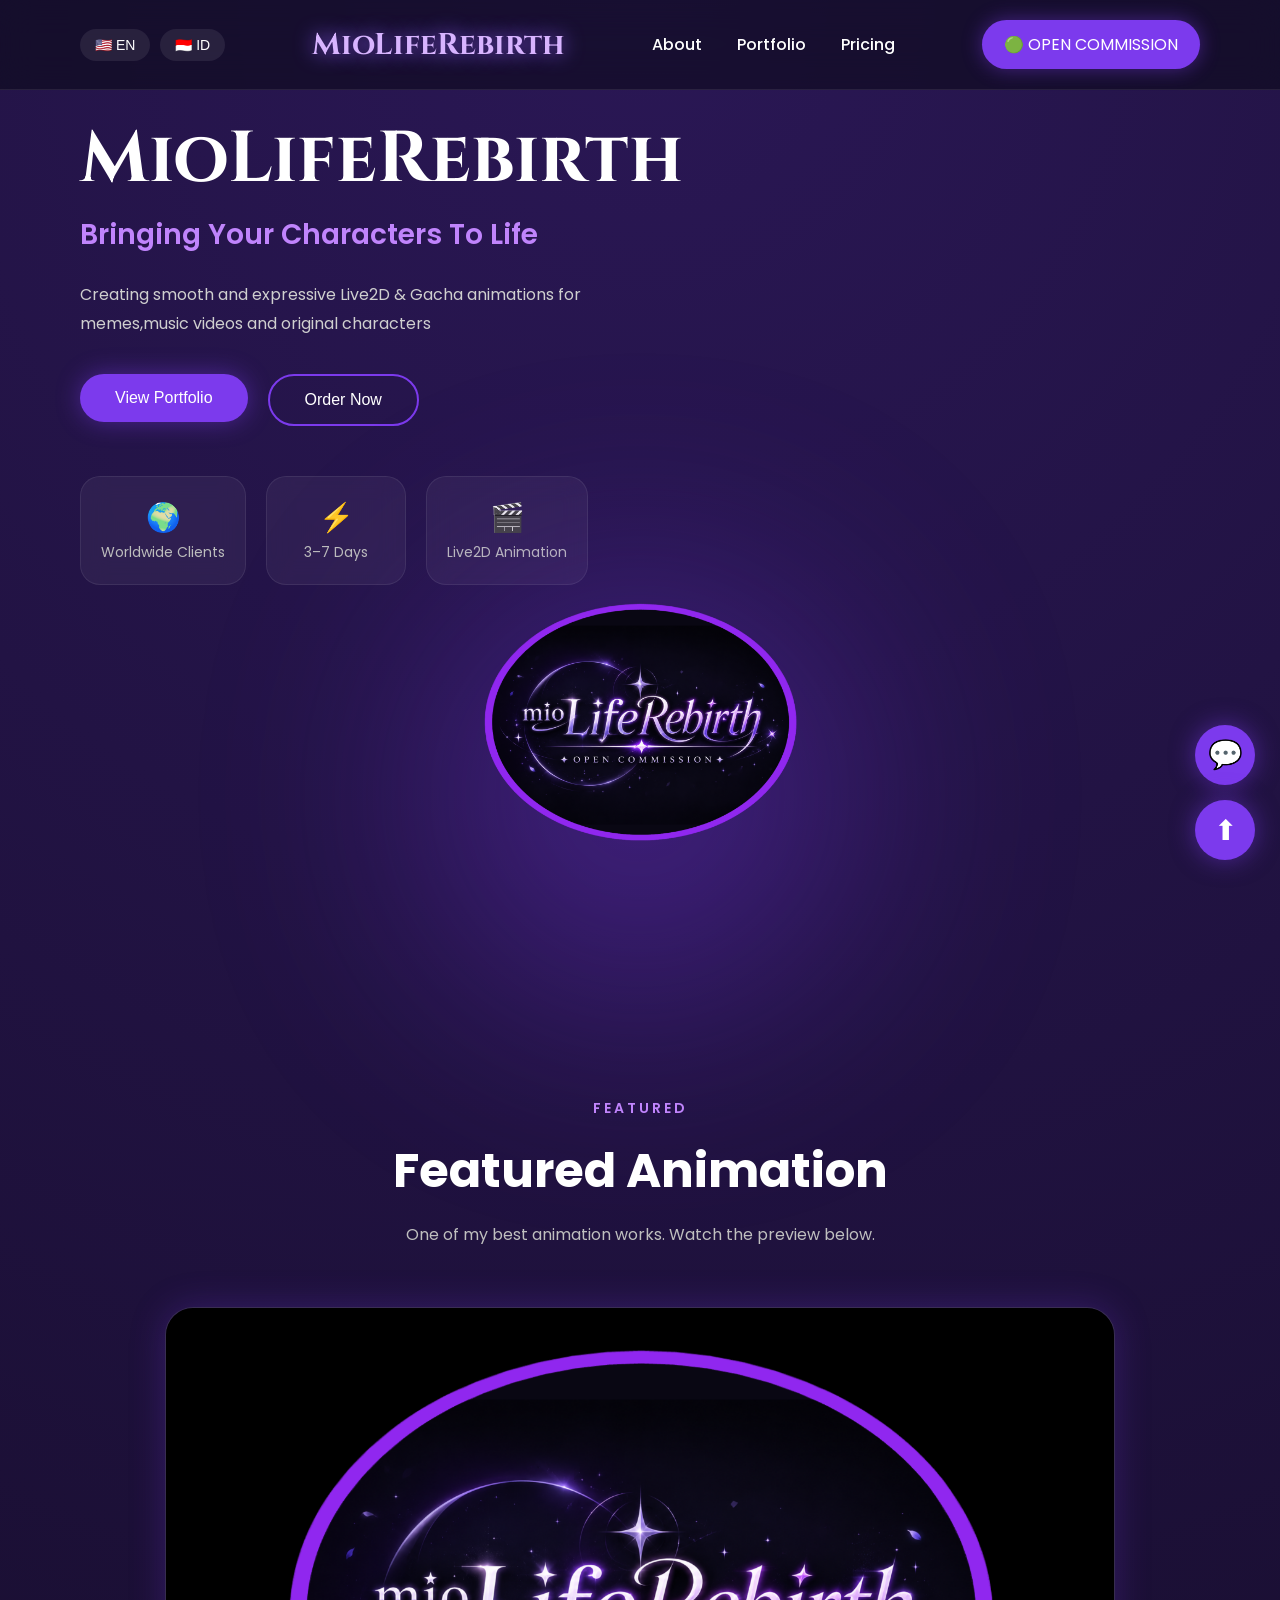
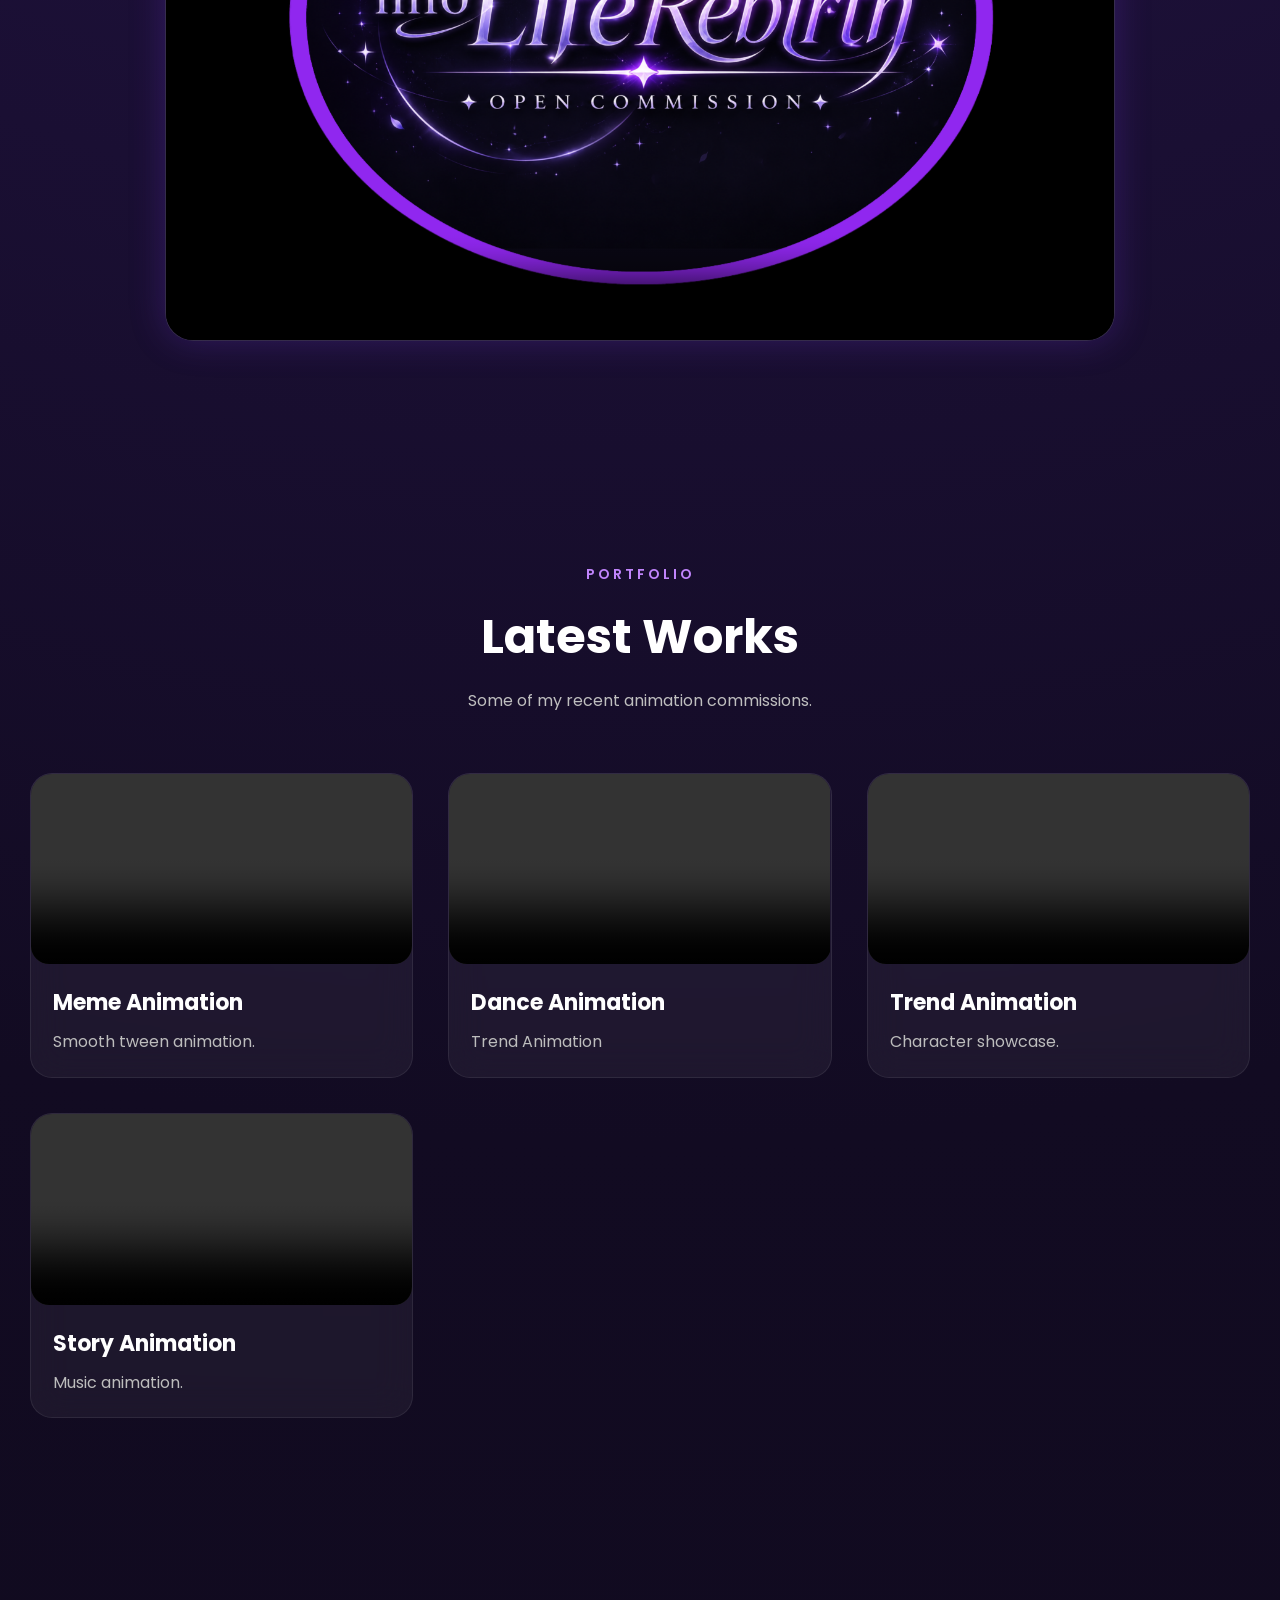
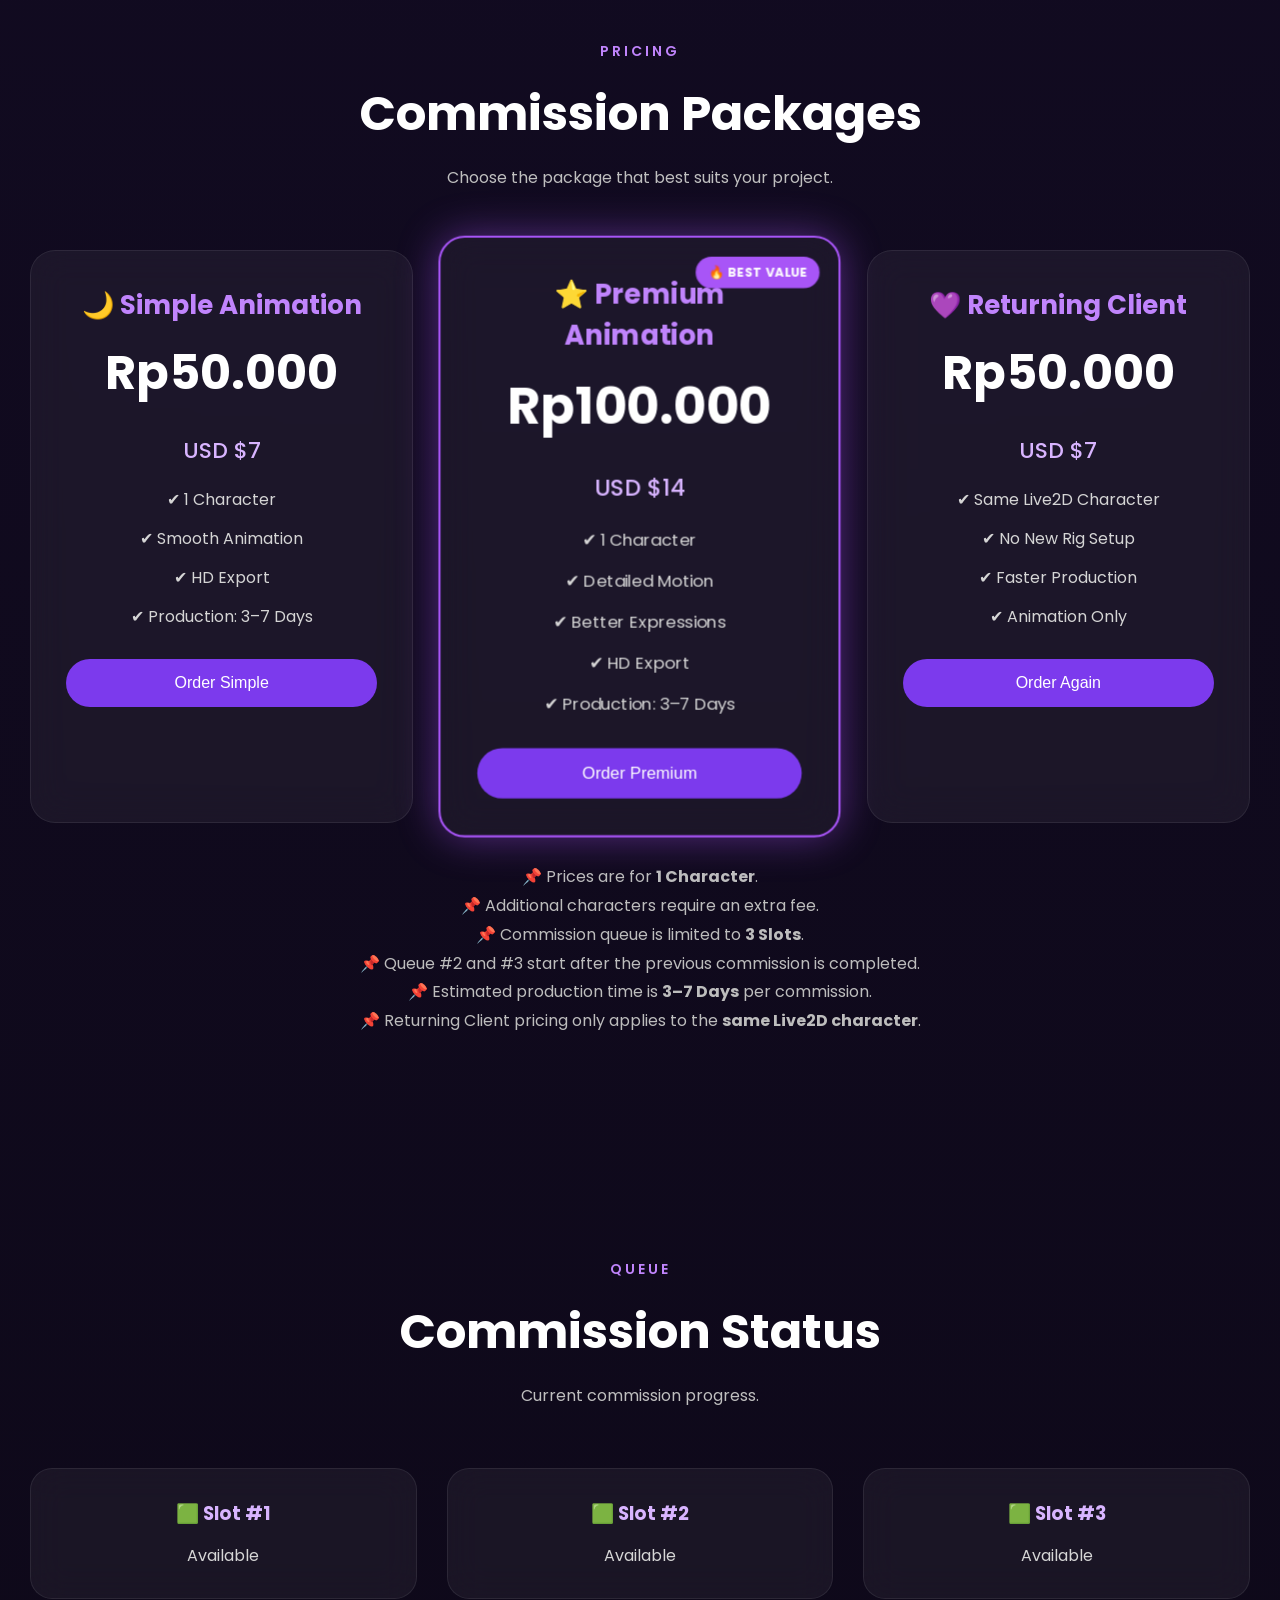
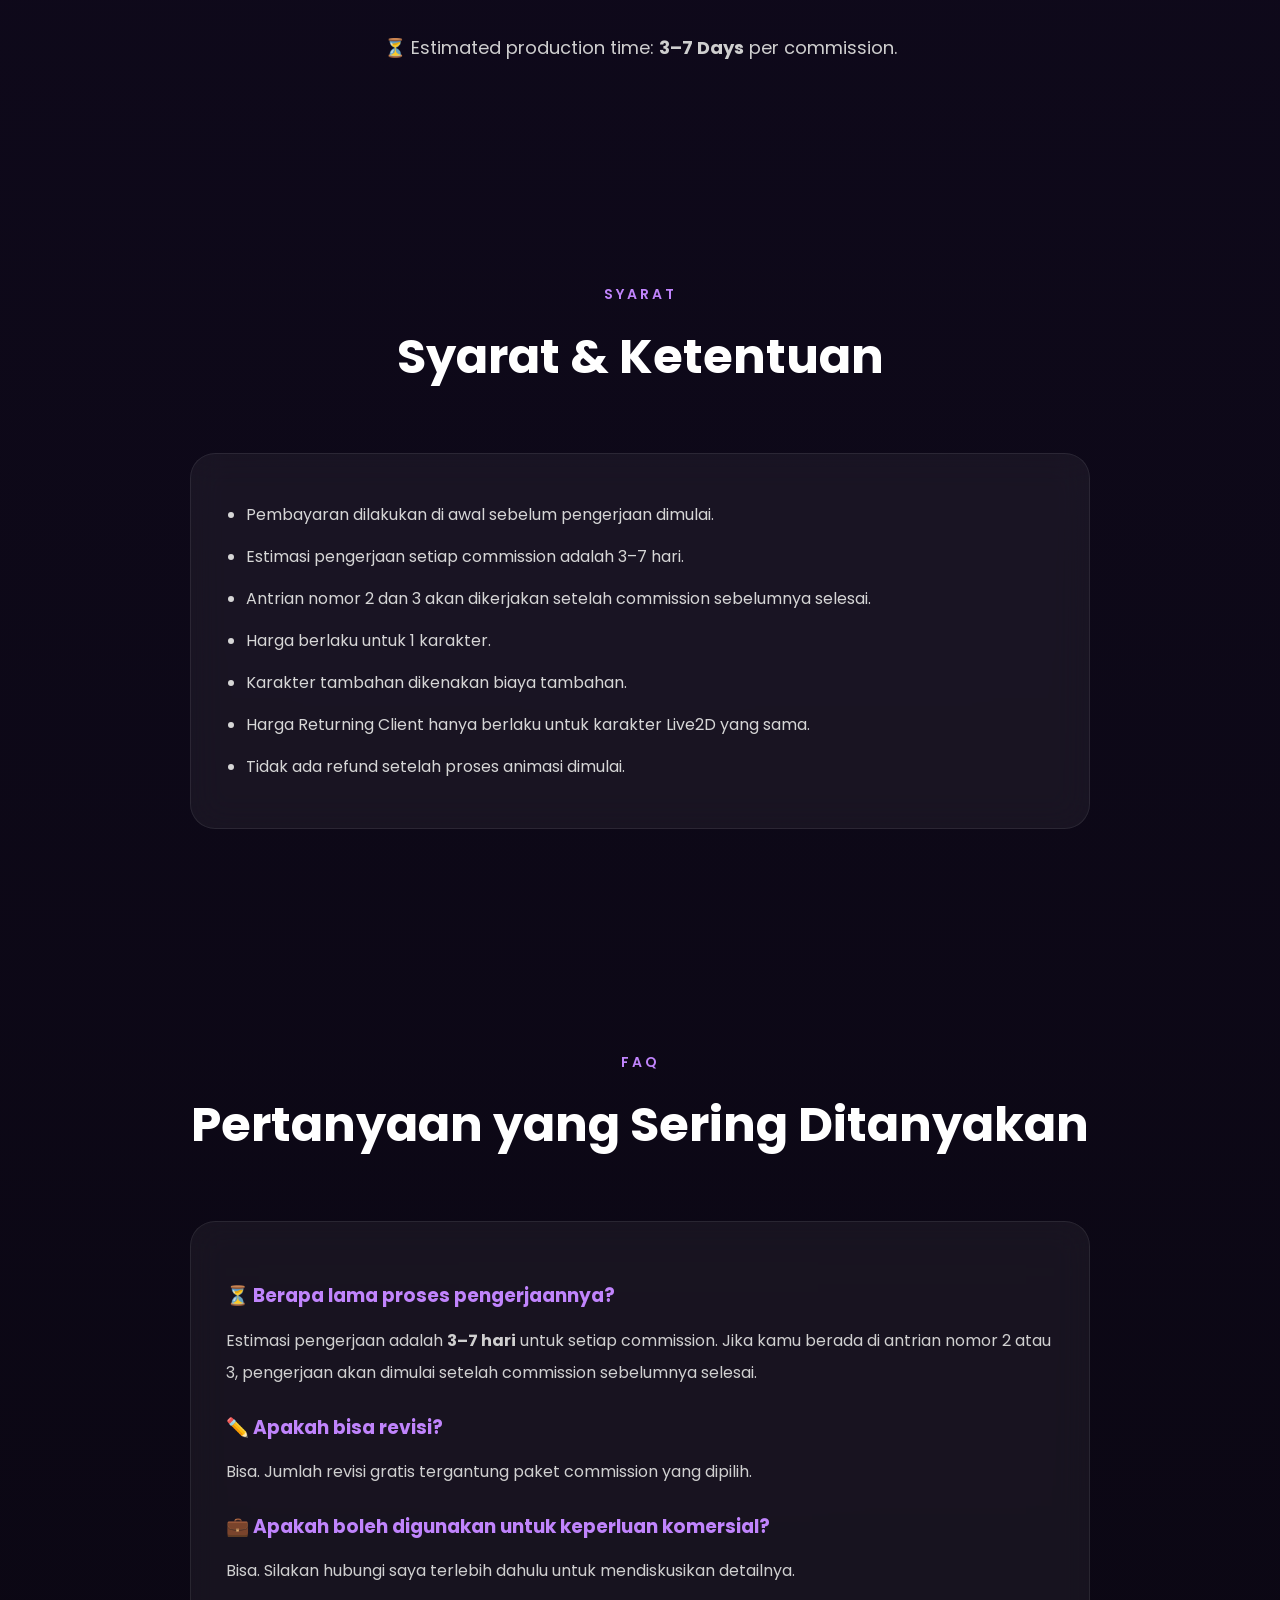
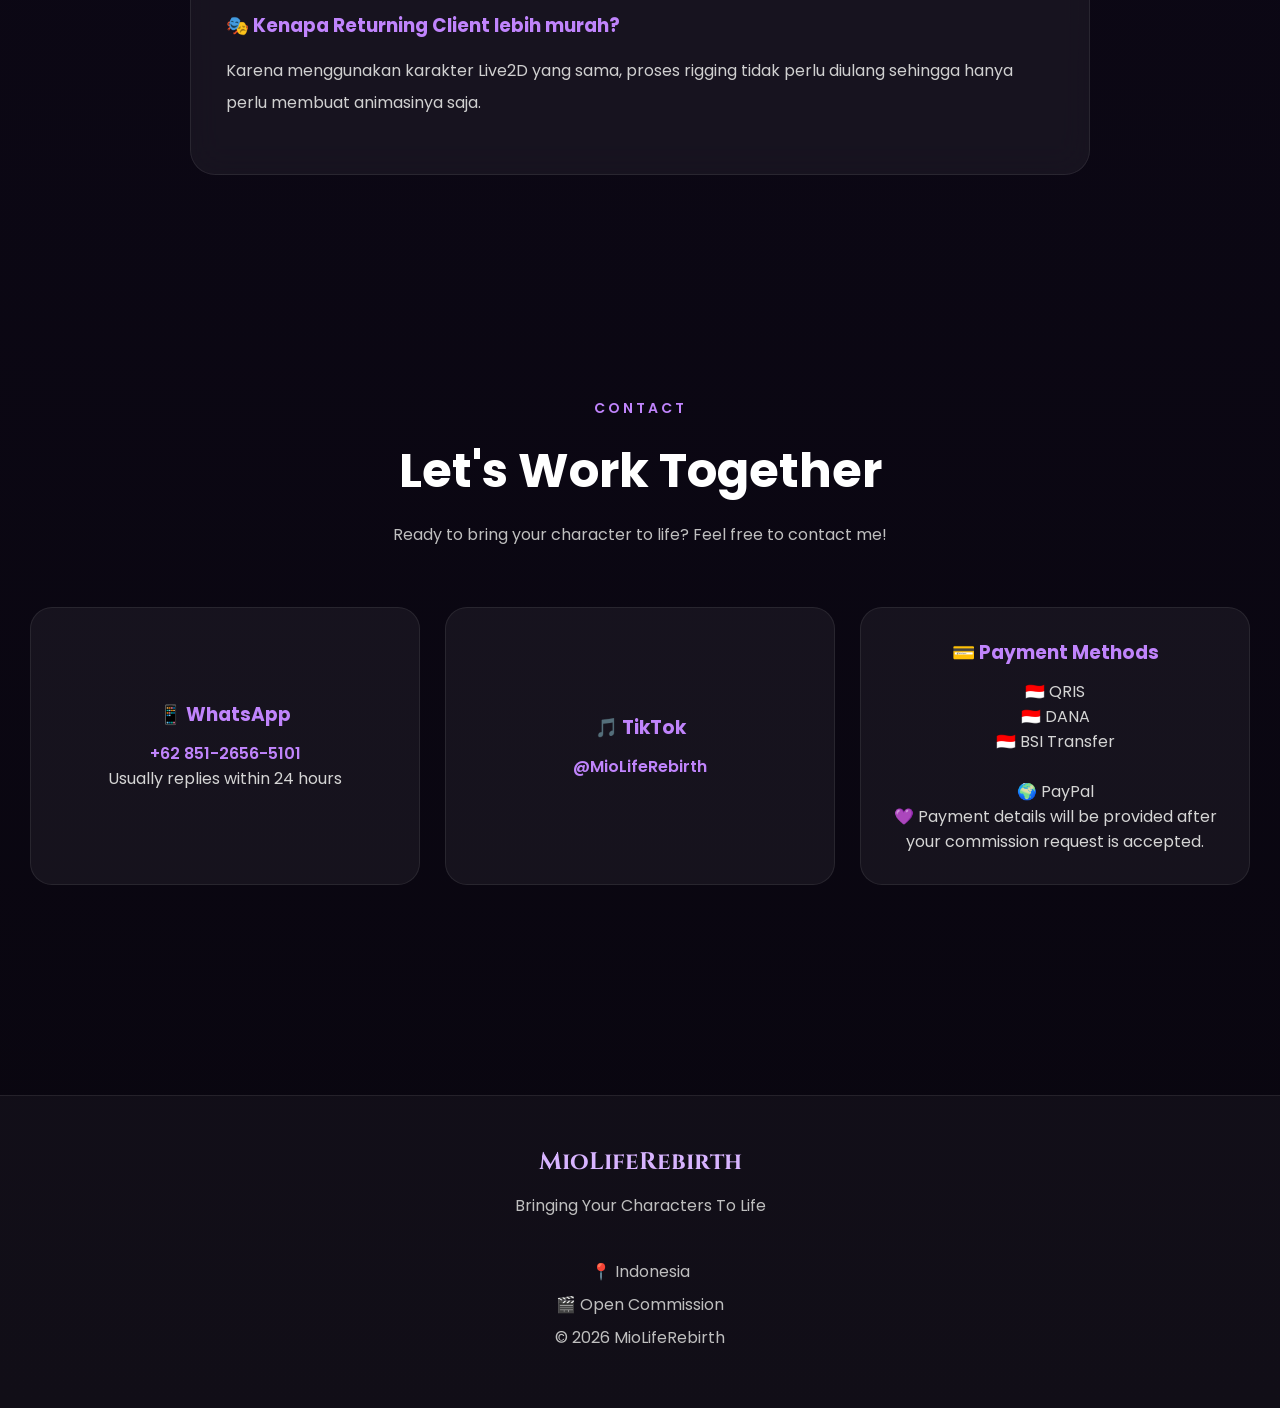
==== index.html @ a273c37f "Initial commit" ====
<!DOCTYPE html>
<html lang="en">

<head>

    <link rel="icon" type="image/png" href="assets/logo.png">

<meta charset="UTF-8">
<meta name="viewport" content="width=device-width, initial-scale=1.0">

<title>MioLifeRebirth | Animation Commission</title>

<meta name="description"
content="Professional Gacha Meme Animation Commission by MioLifeRebirth. High-quality Live2D animations for TikTok, YouTube Shorts, and social media.">

<meta
name="description"
content="Professional Gacha Meme Animation Commission by MioLifeRebirth. High-quality Live2D animations for TikTok, YouTube Shorts, and social media.">

<meta name="keywords"
content="Gacha, Animation, Commission, Live2D, Tweening">

<meta name="author"
content="MioLifeRebirth">

<link rel="preconnect"
href="https://fonts.googleapis.com">

<link rel="preconnect"
href="https://fonts.gstatic.com"
crossorigin>

<link href="https://fonts.googleapis.com/css2?family=Cinzel:wght@600;700&family=Poppins:wght@300;400;500;600;700&display=swap"
rel="stylesheet">

<link rel="stylesheet"
href="style.css">

</head>

<body>

<!-- ================= NAVBAR ================= -->

<nav>

<div class="language-switch">

    <button id="btn-en">🇺🇸 EN</button>

    <button id="btn-id">🇮🇩 ID</button>

</div>

<div class="logo">

MioLifeRebirth

</div>

<ul>

<li><a href="#about">About</a></li>

<li><a href="#portfolio">Portfolio</a></li>

<li><a href="#pricing">Pricing</a></li>

</ul>

<a href="#contact" class="commission-btn" id="commissionStatus">

    Loading...

</a>

</nav>

<!-- ================= HERO ================= -->

<header>

<div class="hero">

<div class="hero-left">

<h1>

MioLifeRebirth

</h1>

<h2>

Bringing Your Characters To Life

</h2>

<p>

Creating smooth and expressive
Live2D & Gacha animations
for memes,music videos and original characters

</p>

<div class="hero-buttons">

<a href="#portfolio">

<button class="primary-btn">

View Portfolio

</button>

</a>

<a href="#contact">

<button class="secondary-btn">

Order Now

</button>

</a>

</div>

<div class="hero-status">

    <div class="status-card">
        <h3>🌍</h3>
        <span>Worldwide Clients</span>
    </div>

    <div class="status-card">
        <h3>⚡</h3>
        <span>3–7 Days</span>
    </div>

    <div class="status-card">
        <h3>🎬</h3>
        <span>Live2D Animation</span>
    </div>

</div>

<div class="hero-right">

<div class="hero-glow"></div>

<img
src="assets/profile.png"
alt="Profile">

</div>

</div>

</header>

<!-- ================= FEATURED SECTION ================= -->
 <section id="featured">

    <div class="section-title">

        <span>FEATURED</span>

        <h2>Featured Animation</h2>

        <p>
            One of my best animation works.
            Watch the preview below.
        </p>

    </div>

    <div class="featured-card">

        <video
            controls
            poster="assets/profile.png">

            <source
                src="assets/Video1.mp4"
                type="video/mp4">

        </video>

    </div>

</section>

<!-- ================= PORTFOLIO ================= -->

<section id="portfolio">

    <div class="section-title">

        <span>PORTFOLIO</span>

        <h2>Latest Works</h2>

        <p>
            Some of my recent animation commissions.
        </p>

    </div>

    <div class="portfolio-grid">

        <div class="portfolio-card">

            <video controls>

                <source
                    src="assets/Video1.mp4"
                    type="video/mp4">

            </video>

            <div class="portfolio-info">

                <h3>

                    Meme Animation

                </h3>

                <p>

                    Smooth tween animation.

                </p>

            </div>

        </div>

        <div class="portfolio-card">

            <video controls>

                <source
                    src="assets/Video2.mp4"
                    type="video/mp4">

            </video>

            <div class="portfolio-info">

                <h3>

                    Dance Animation

                </h3>

                <p>

                    Trend Animation

                </p>

            </div>

        </div>

        <div class="portfolio-card">

            <video controls>

                <source
                    src="assets/Video3.mp4"
                    type="video/mp4">

            </video>

            <div class="portfolio-info">

                <h3>

                    Trend Animation

                </h3>

                <p>

                    Character showcase.

                </p>

            </div>

        </div>

        <div class="portfolio-card">

            <video controls>

                <source
                    src="assets/Video4.mp4"
                    type="video/mp4">

            </video>

            <div class="portfolio-info">

                <h3>

                    Story Animation

                </h3>

                <p>

                    Music animation.

                </p>

            </div>

        </div>

    </div>

</section>

<!-- ================= PRICING ================= -->
 <section id="pricing">

    <div class="section-title">

        <span>PRICING</span>

        <h2>Commission Packages</h2>

        <p>
            Choose the package that best suits your project.
        </p>

    </div>

    <div class="pricing-grid">

    <!-- SIMPLE -->

    <div class="price-card">

        <h3>🌙 Simple Animation</h3>

        <h1>Rp50.000</h1>

        <h2>USD $7</h2>

        <ul>
            <li>✔ 1 Character</li>
            <li>✔ Smooth Animation</li>
            <li>✔ HD Export</li>
            <li>✔ Production: 3–7 Days</li>
        </ul>

<a href="https://wa.me/6285126565101?text=Hi%20Mio!%20I'm%20interested%20in%20the%20Simple%20Meme%20Animation%20package." target="_blank">

    <button>Order Simple</button>

</a>
    </div>

    <!-- PREMIUM -->

    <div class="price-card popular">

        <span class="popular-tag">
            🔥 BEST VALUE
        </span>

        <h3>⭐ Premium Animation</h3>

        <h1>Rp100.000</h1>

        <h2>USD $14</h2>

        <ul>
            <li>✔ 1 Character</li>
            <li>✔ Detailed Motion</li>
            <li>✔ Better Expressions</li>
            <li>✔ HD Export</li>
            <li>✔ Production: 3–7 Days</li>
        </ul>

       <a href="https://wa.me/6285126565101?text=Hi%20Mio!%20I'm%20interested%20in%20your%20⭐%20Premium%20Meme%20Animation%20package." target="_blank">

    <button>Order Premium</button>

</a>

    </div>

    <!-- RETURNING CLIENT -->

    <div class="price-card">

        <h3>💜 Returning Client</h3>

        <h1>Rp50.000</h1>

        <h2>USD $7</h2>

        <ul>
            <li>✔ Same Live2D Character</li>
            <li>✔ No New Rig Setup</li>
            <li>✔ Faster Production</li>
            <li>✔ Animation Only</li>
        </ul>

<a href="https://wa.me/6285126565101?text=Hi%20Mio!%20I'd%20like%20to%20order%20another%20animation%20using%20my%20existing%20Live2D%20character." target="_blank">

    <button>Order Again</button>

</a>
    </div>

</div>

<p style="text-align:center;margin-top:40px;color:#bdbdbd;line-height:1.8;">

📌 Prices are for <b>1 Character</b>.<br>

📌 Additional characters require an extra fee.<br>

📌 Commission queue is limited to <b>3 Slots</b>.<br>

📌 Queue #2 and #3 start after the previous commission is completed.<br>

📌 Estimated production time is <b>3–7 Days</b> per commission.<br>

📌 Returning Client pricing only applies to the <b>same Live2D character</b>.

</p>

</section>
<!-- ================= COMMISSION STATUS ================= -->

<section id="queue">

    <div class="section-title">

        <span>QUEUE</span>

        <h2>Commission Status</h2>

        <p>
            Current commission progress.
        </p>

    </div>

    <div class="queue-grid">

        <div class="queue-card" id="slot1">

    <h3>🟥 Slot #1</h3>

    <p>In Progress</p>

</div>
        <div class="queue-card" id="slot2">

    <h3>⬜ Slot #2</h3>

    <p>Available</p>

</div>

        <div class="queue-card" id="slot3">

    <h3>⬜ Slot #3</h3>

    <p>Available</p>

</div>

    </div>

    <div class="queue-note">

        ⏳ Estimated production time:
        <b>3–7 Days</b> per commission.

    </div>

</section>

<!-- ================= TERMS ================= -->

<section id="terms">

    <div class="section-title">

        <span>SYARAT</span>

        <h2>Syarat & Ketentuan</h2>

    </div>

    <div class="terms-box">

        <ul>

            <li>Pembayaran dilakukan di awal sebelum pengerjaan dimulai.</li>

            <li>Estimasi pengerjaan setiap commission adalah 3–7 hari.</li>

            <li>Antrian nomor 2 dan 3 akan dikerjakan setelah commission sebelumnya selesai.</li>

            <li>Harga berlaku untuk 1 karakter.</li>

            <li>Karakter tambahan dikenakan biaya tambahan.</li>

            <li>Harga Returning Client hanya berlaku untuk karakter Live2D yang sama.</li>

            <li>Tidak ada refund setelah proses animasi dimulai.</li>

        </ul>

    </div>

</section>

<!-- ================= FAQ ================= -->

<section id="faq">

    <div class="section-title">

        <span>FAQ</span>

        <h2>Pertanyaan yang Sering Ditanyakan</h2>

    </div>

    <div class="faq-box">

        <h3>⏳ Berapa lama proses pengerjaannya?</h3>

        <p>
            Estimasi pengerjaan adalah <b>3–7 hari</b> untuk setiap commission.
            Jika kamu berada di antrian nomor 2 atau 3, pengerjaan akan dimulai
            setelah commission sebelumnya selesai.
        </p>

        <h3>✏️ Apakah bisa revisi?</h3>

        <p>
            Bisa. Jumlah revisi gratis tergantung paket commission yang dipilih.
        </p>

        <h3>💼 Apakah boleh digunakan untuk keperluan komersial?</h3>

        <p>
            Bisa. Silakan hubungi saya terlebih dahulu untuk mendiskusikan detailnya.
        </p>

        <h3>🎭 Kenapa Returning Client lebih murah?</h3>

        <p>
            Karena menggunakan karakter Live2D yang sama, proses rigging tidak perlu
            diulang sehingga hanya perlu membuat animasinya saja.
        </p>

    </div>

</section>

<!-- ================= CONTACT ================= -->

<section id="contact">

    <div class="section-title">

        <span>CONTACT</span>

        <h2>Let's Work Together</h2>

        <p>
            Ready to bring your character to life?
            Feel free to contact me!
        </p>

    </div>

    <div class="contact-grid">

        <div class="contact-card">

            <h3>📱 WhatsApp</h3>

            <a href="https://wa.me/6285126565101?text=Hi%20Mio!%20I'm%20interested%20in%20your%20animation%20commission." target="_blank">
                +62 851-2656-5101
            </a>

            <p>

Usually replies within 24 hours

</p>

        </div>

        <div class="contact-card">

            <h3>🎵 TikTok</h3>

            <a href="https://www.tiktok.com/@MioLifeRebirth" target="_blank">
                @MioLifeRebirth
            </a>

        </div>

        <div class="contact-card">

            <h3>💳 Payment Methods</h3>

            <p>
                🇮🇩 QRIS<br>
                🇮🇩 DANA<br>
                🇮🇩 BSI Transfer<br><br>

                🌍 PayPal
            </p>
            <p class="payment-note">

💜 Payment details will be provided after your commission request is accepted.

</p>

        </div>

    </div>

</section>

<!-- ================= FOOTER ================= -->

<footer>

<h2>MioLifeRebirth</h2>

<p>

Bringing Your Characters To Life

</p>

<br>

<p>

📍 Indonesia

</p>

<p>

🎬 Open Commission

</p>

<p>

© 2026 MioLifeRebirth

</p>

</footer>

<!-- Floating Buttons -->

<div class="floating-buttons">

    <a
    href="https://wa.me/6285126565101?text=Hi%20Mio!%20I'm%20interested%20in%20your%20animation%20commission."
    target="_blank"
    class="floating-wa">

        💬

    </a>

    <button
    id="backToTop"
    class="floating-top">

        ⬆

    </button>

</div>

<script src="script.js"></script>

</body>

</html>
---- style.css ----
/* =======================================
   MioLifeRebirth Website v2.0
   PART 2A
======================================= */

* {
    margin: 0;
    padding: 0;
    box-sizing: border-box;
}

html {
    scroll-behavior: smooth;
}

body {

    font-family: 'Poppins', sans-serif;

    background:
        radial-gradient(circle at top, #2a1755 0%, #120b22 35%, #09060f 100%);

    color: #ffffff;

    overflow-x: hidden;

}

/* ================= NAVBAR ================= */

nav {

    position: fixed;

    top: 0;

    left: 0;

    width: 100%;

    display: flex;

    justify-content: space-between;

    align-items: center;

    padding: 20px 80px;

    background: rgba(10, 10, 20, .55);

    backdrop-filter: blur(18px);

    border-bottom: 1px solid rgba(255, 255, 255, .08);

    z-index: 999;

}

.logo {

    font-family: 'Cinzel', serif;

    font-size: 30px;

    font-weight: 700;

    color: #d8b4ff;

    text-shadow: 0 0 20px #8b5cf6;

}

nav ul {

    display: flex;

    gap: 35px;

    list-style: none;

}

nav ul li a {

    text-decoration: none;

    color: white;

    font-weight: 500;

    transition: .3s;

}

nav ul li a:hover {

    color: #c084fc;

    text-shadow: 0 0 15px rgba(192, 132, 252, .8);

}

.commission-btn {

    text-decoration: none;

    color: white;

    padding: 12px 22px;

    border-radius: 50px;

    background: #7c3aed;

    transition: .3s;

    box-shadow: 0 0 20px rgba(124, 58, 237, .45);

}

.commission-btn:hover {

    transform: translateY(-3px);

    background: #8b5cf6;

}

/* ================= HERO ================= */

header {

    min-height: 100vh;

    display: flex;

    justify-content: center;

    align-items: center;

    padding: 120px 80px;

}

.hero {

    width: 100%;

    max-width: 1300px;

    display: flex;

    justify-content: space-between;

    align-items: center;

    gap: 80px;

}

.hero-left {

    flex: 1;

}

.hero-left h1 {

    font-family: 'Cinzel', serif;

    font-size: 72px;

    line-height: 1.1;

    margin-bottom: 15px;

}

.hero-left h2 {

    color: #c084fc;

    font-size: 28px;

    margin-bottom: 25px;

    font-weight: 600;

}

.hero-left p {

    color: #cfcfcf;

    line-height: 1.8;

    max-width: 550px;

    margin-bottom: 35px;

}

/* ================= BUTTONS ================= */

.hero-buttons {

    display: flex;

    gap: 20px;

    margin-bottom: 50px;

}

.primary-btn,
.secondary-btn {

    padding: 15px 35px;

    border: none;

    border-radius: 50px;

    cursor: pointer;

    font-size: 16px;

    transition: .35s;

}

.primary-btn {

    background: #7c3aed;

    color: white;

    box-shadow: 0 0 25px rgba(124, 58, 237, .45);

}

.primary-btn:hover {

    transform: translateY(-4px);

    background: #8b5cf6;

    letter-spacing: .5px;
}

.secondary-btn {

    background: transparent;

    color: white;

    border: 2px solid #7c3aed;

}

.secondary-btn:hover {

    background: #7c3aed;

}

/* ================= STATUS ================= */

.hero-status {

    display: flex;

    gap: 20px;

}

.status-card {

    background: rgba(255, 255, 255, .05);

    border: 1px solid rgba(255, 255, 255, .08);

    backdrop-filter: blur(12px);

    padding: 20px;

    border-radius: 20px;

    min-width: 140px;

    text-align: center;

}

.status-card h3 {

    color: #c084fc;

    font-size: 28px;

}

.status-card span {

    color: #bdbdbd;

    font-size: 14px;

}

/* ================= HERO IMAGE ================= */

.hero-right {

    flex: 1;

    position: relative;

    display: flex;

    justify-content: center;

}

.hero-right img {

    width: 420px;

    position: relative;

    z-index: 2;

    animation: float 5s ease-in-out infinite;

}

.hero-glow {

    position: absolute;

    width: 420px;

    height: 420px;

    background: #7c3aed;

    border-radius: 50%;

    filter: blur(120px);

    opacity: .35;

    animation: pulse 5s infinite;

}

/* ================= FEATURED ================= */

section {

    max-width: 1300px;

    margin: auto;

    padding: 110px 30px;

}

.section-title {

    text-align: center;

    margin-bottom: 60px;

}

.section-title span {

    color: #c084fc;

    letter-spacing: 3px;

    font-size: 14px;

    font-weight: 600;

}

.section-title h2 {

    font-size: 48px;

    margin: 15px 0;

}

.section-title p {

    color: #bfbfbf;

}

/* ================= ANIMATION ================= */

@keyframes float {

    0% {
        transform: translateY(0px);
    }

    50% {
        transform: translateY(-18px);
    }

    100% {
        transform: translateY(0px);
    }

}

@keyframes pulse {

    0% {
        transform: scale(1);
    }

    50% {
        transform: scale(1.08);
    }

    100% {
        transform: scale(1);
    }

}

/* =======================================
   PART 2B
   FEATURED
   PORTFOLIO
   PRICING
=======================================*/

/* ========== FEATURED ========== */

.featured-card {

    width: 100%;

    max-width: 950px;

    margin: auto;

    background: rgba(255, 255, 255, .05);

    border: 1px solid rgba(255, 255, 255, .08);

    backdrop-filter: blur(18px);

    border-radius: 28px;

    overflow: hidden;

    box-shadow: 0 0 35px rgba(124, 58, 237, .25);

}

.featured-card video {

    width: 100%;

    display: block;

    background: #000;

}

/* ========== PORTFOLIO ========== */

.portfolio-grid {

    display: grid;

    grid-template-columns: repeat(auto-fit, minmax(330px, 1fr));

    gap: 35px;

}

.portfolio-card {

    background: rgba(255, 255, 255, .05);

    border: 1px solid rgba(255, 255, 255, .08);

    backdrop-filter: blur(18px);

    border-radius: 22px;

    overflow: hidden;

    transition: .35s;

}

.portfolio-card:hover {

    transform: translateY(-10px);

    box-shadow:
        0 0 25px rgba(124, 58, 237, .35);

}

.portfolio-card video {

    width: 100%;

    display: block;

}

.portfolio-card video {

    transition: .35s;

}

.portfolio-info {

    padding: 22px;

}

.portfolio-info h3 {

    font-size: 22px;

    margin-bottom: 10px;

    color: #ffffff;

}

.portfolio-info p {

    color: #bdbdbd;

    line-height: 1.6;

}

/* ========== PRICING ========== */

.pricing-grid {

    display: grid;

    grid-template-columns: repeat(auto-fit, minmax(280px, 1fr));

    gap: 35px;

}

.price-card {

    overflow: hidden;

    position: relative;

    background: rgba(255, 255, 255, .05);

    border: 1px solid rgba(255, 255, 255, .08);

    backdrop-filter: blur(18px);

    border-radius: 25px;

    padding: 35px;

    transition: .35s;

    text-align: center;

}

.price-card:hover {

    transform: translateY(-10px);

    box-shadow:
        0 0 25px rgba(124, 58, 237, .35),
        0 0 60px rgba(124, 58, 237, .15);

}

.price-card h3 {

    color: #c084fc;

    margin-bottom: 12px;

    font-size: 26px;

}

.price-card h1 {

    font-size: 48px;

    margin-bottom: 25px;

}

.price-card ul {

    list-style: none;

    margin-bottom: 30px;

}

.price-card ul li {

    margin: 14px 0;

    color: #d5d5d5;

}

.price-card button {

    width: 100%;

    padding: 15px;

    border: none;

    border-radius: 50px;

    background: #7c3aed;

    color: white;

    cursor: pointer;

    transition: .3s;

    transition: .35s ease;

    font-size: 16px;

}

.price-card button:hover {

    transform: translateY(-3px);

    box-shadow: 0 0 30px rgba(124, 58, 237, .6);

}

.popular {

    transform: scale(1.05);

    border: 2px solid #a855f7;

    box-shadow: 0 0 40px rgba(168, 85, 247, .45);

}

.popular:hover {

    transform: scale(1.08);

}

.popular-tag {

    position: absolute;

    top: 18px;

    right: 18px;

    background: #a855f7;

    padding: 6px 12px;

    border-radius: 30px;

    font-size: 12px;

    font-weight: bold;

    color: white;

}

/* =======================================
   PART 2C
   TERMS
   FAQ
   CONTACT
   FOOTER
   RESPONSIVE
=======================================*/

/* ========== TERMS ========== */

.terms-box,
.faq-box {

    max-width: 900px;

    margin: auto;

    background: rgba(255, 255, 255, .05);

    border: 1px solid rgba(255, 255, 255, .08);

    backdrop-filter: blur(18px);

    border-radius: 25px;

    padding: 35px;

    line-height: 2;

}

.terms-box ul {

    padding-left: 20px;

}

.terms-box li {

    color: #d6d6d6;

    margin: 10px 0;

}

/* ========== FAQ ========== */

.faq-box h3 {

    color: #c084fc;

    margin-top: 20px;

}

.faq-box p {

    color: #d0d0d0;

    margin: 10px 0 20px;

}

/* ========== CONTACT ========== */

.contact-grid {

    display: grid;

    grid-template-columns: repeat(auto-fit, minmax(250px, 1fr));

    gap: 25px;

}

.contact-card {

    min-height: 220px;

    display: flex;

    flex-direction: column;

    justify-content: center;

    background: rgba(255, 255, 255, .05);

    border: 1px solid rgba(255, 255, 255, .08);

    border-radius: 22px;

    padding: 30px;

    text-align: center;

    transition: .35s;

}

.contact-card:hover {

    transform: translateY(-8px);

    box-shadow: 0 0 30px rgba(124, 58, 237, .35);

}

.contact-card h3 {

    color: #c084fc;

    margin-bottom: 12px;

}

.contact-card p {

    color: #d5d5d5;

}

/* ========== FOOTER ========== */

footer {

    margin-top: 100px;

    padding: 50px 20px;

    text-align: center;

    border-top: 1px solid rgba(255, 255, 255, .08);

    background: rgba(255, 255, 255, .03);

}

footer h2 {

    font-family: 'Cinzel', serif;

    color: #d8b4ff;

    margin-bottom: 15px;

}

footer p {

    color: #bfbfbf;

    margin: 8px 0;

}

/* ========== SCROLLBAR ========== */

::-webkit-scrollbar {

    width: 10px;

}

::-webkit-scrollbar-track {

    background: #09060f;

}

::-webkit-scrollbar-thumb {

    background: #7c3aed;

    border-radius: 20px;

}

::-webkit-scrollbar-thumb:hover {

    background: #a855f7;

}

/* ========== RESPONSIVE ========== */

@media(max-width:900px) {

    nav {

        transition: .3s;

        padding: 18px 25px;

    }

    nav ul {

        display: none;

    }

    .logo {

        font-size: 22px;

    }

    header {

        padding: 130px 25px 60px;

    }

    .hero {

        flex-direction: column;

        text-align: center;

    }

    .hero-left h1 {

        text-shadow: 0 0 30px rgba(124, 58, 237, .45);

        font-size: 48px;

        letter-spacing: 2px;

    }

    .hero-left h2 {

        font-size: 22px;

    }

    .hero-left p {

        margin: auto auto 30px;

    }

    .hero-buttons {

        justify-content: center;

        flex-wrap: wrap;

    }

    .hero-status {

        flex-wrap: wrap;

        justify-content: center;

    }

    .hero-right img {

        filter: drop-shadow(0 0 35px rgba(124, 58, 237, .5));

        width: 280px;

    }

    .hero-glow {

        width: 280px;

        height: 280px;

    }

    .section-title h2 {

        font-family: 'Cinzel', serif;

        font-size: 34px;

    }

    .featured-card {

        border-radius: 18px;

    }

}

.price-card h2 {

    color: #d8b4ff;

    font-size: 22px;

    margin-bottom: 20px;

    font-weight: 500;

}

.contact-card a {

    color: #c084fc;

    text-decoration: none;

    font-weight: 600;

    transition: .3s;

}

.contact-card a:hover {

    color: white;

}

/* ================= QUEUE ================= */

.queue-grid {

    display: grid;

    grid-template-columns: repeat(auto-fit, minmax(260px, 1fr));

    gap: 30px;

}

.queue-card {

    background: rgba(255, 255, 255, .05);

    border: 1px solid rgba(255, 255, 255, .08);

    backdrop-filter: blur(18px);

    border-radius: 22px;

    padding: 30px;

    text-align: center;

    transition: .35s;

}

.queue-card:hover {

    transform: translateY(-8px);

    box-shadow: 0 0 30px rgba(124, 58, 237, .4);

}

.queue-card h3 {

    color: #d8b4ff;

    margin-bottom: 15px;

}

.queue-card p {

    color: #d6d6d6;

}

.queue-note {

    margin-top: 35px;

    text-align: center;

    color: #cfcfcf;

    font-size: 18px;

}

/* ================= FLOATING BUTTON ================= */

.floating-buttons {

    position: fixed;

    right: 25px;

    bottom: 40px;

    display: flex;

    flex-direction: column;

    gap: 15px;

    z-index: 9999;

}

.floating-wa,
.floating-top {

    width: 60px;

    height: 60px;

    border-radius: 50%;

    border: none;

    display: flex;

    justify-content: center;

    align-items: center;

    font-size: 28px;

    text-decoration: none;

    cursor: pointer;

    background: #7c3aed;

    color: white;

    box-shadow: 0 0 25px rgba(124, 58, 237, .5);

    transition: .3s;

}

.floating-wa:hover,
.floating-top:hover {

    transform: scale(1.12);

    background: #9d5cff;

}

.card,
.portfolio-card,
.price-card,
.contact-card,
.queue-card {

    transition: all .35s ease;

}

::selection {

    background: #9b5cff;

    color: white;

}

img {

    user-select: none;

    -webkit-user-drag: none;

}

video {

    border-radius: 18px;

}

/* ================= SCROLL ANIMATION ================= */

.hidden {

    opacity: 0;

    transform: translateY(40px);

    transition: all .8s ease;

}

.show {

    opacity: 1;

    transform: translateY(0);

}

/* ================= RESPONSIVE ================= */

@media (max-width:768px){

    nav{

        padding:15px 20px;

        flex-direction:column;

        gap:15px;

    }

    nav ul{

        flex-wrap:wrap;

        justify-content:center;

        gap:18px;

    }

    .hero{

        flex-direction:column-reverse;

        text-align:center;

        gap:40px;

    }

    .hero-text h1{

        font-size:48px;

    }

    .hero-text p{

        font-size:18px;

    }

    .hero-image img{

        width:260px;

    }

    section{

        padding:70px 20px;

    }

    .portfolio-grid{

        grid-template-columns:1fr;

    }

    .pricing-grid{

        grid-template-columns:1fr;

    }

    .queue-grid{

        grid-template-columns:1fr;

    }

    .contact-grid{

        grid-template-columns:1fr;

    }

    .floating-buttons{

        right:18px;

        bottom:18px;

    }

    .floating-wa,
    .floating-top{

        width:52px;

        height:52px;

        font-size:24px;

    }

}

@media (max-width:480px){

    .hero-text h1{

        font-size:38px;

    }

    .hero-text p{

        font-size:16px;

    }

    button{

        width:100%;

    }

    .price-card{

        padding:25px;

    }

    .queue-card{

        padding:25px;

    }

    .contact-card{

        padding:25px;

    }

}

/* ================= LANGUAGE ================= */

.language-switch{

    display:flex;

    gap:10px;

}

.language-switch button{

    padding:8px 15px;

    border:none;

    border-radius:30px;

    background:rgba(255,255,255,.08);

    color:white;

    cursor:pointer;

    transition:.3s;

    font-size:14px;

}

.language-switch button:hover{

    background:#9b5cff;

}
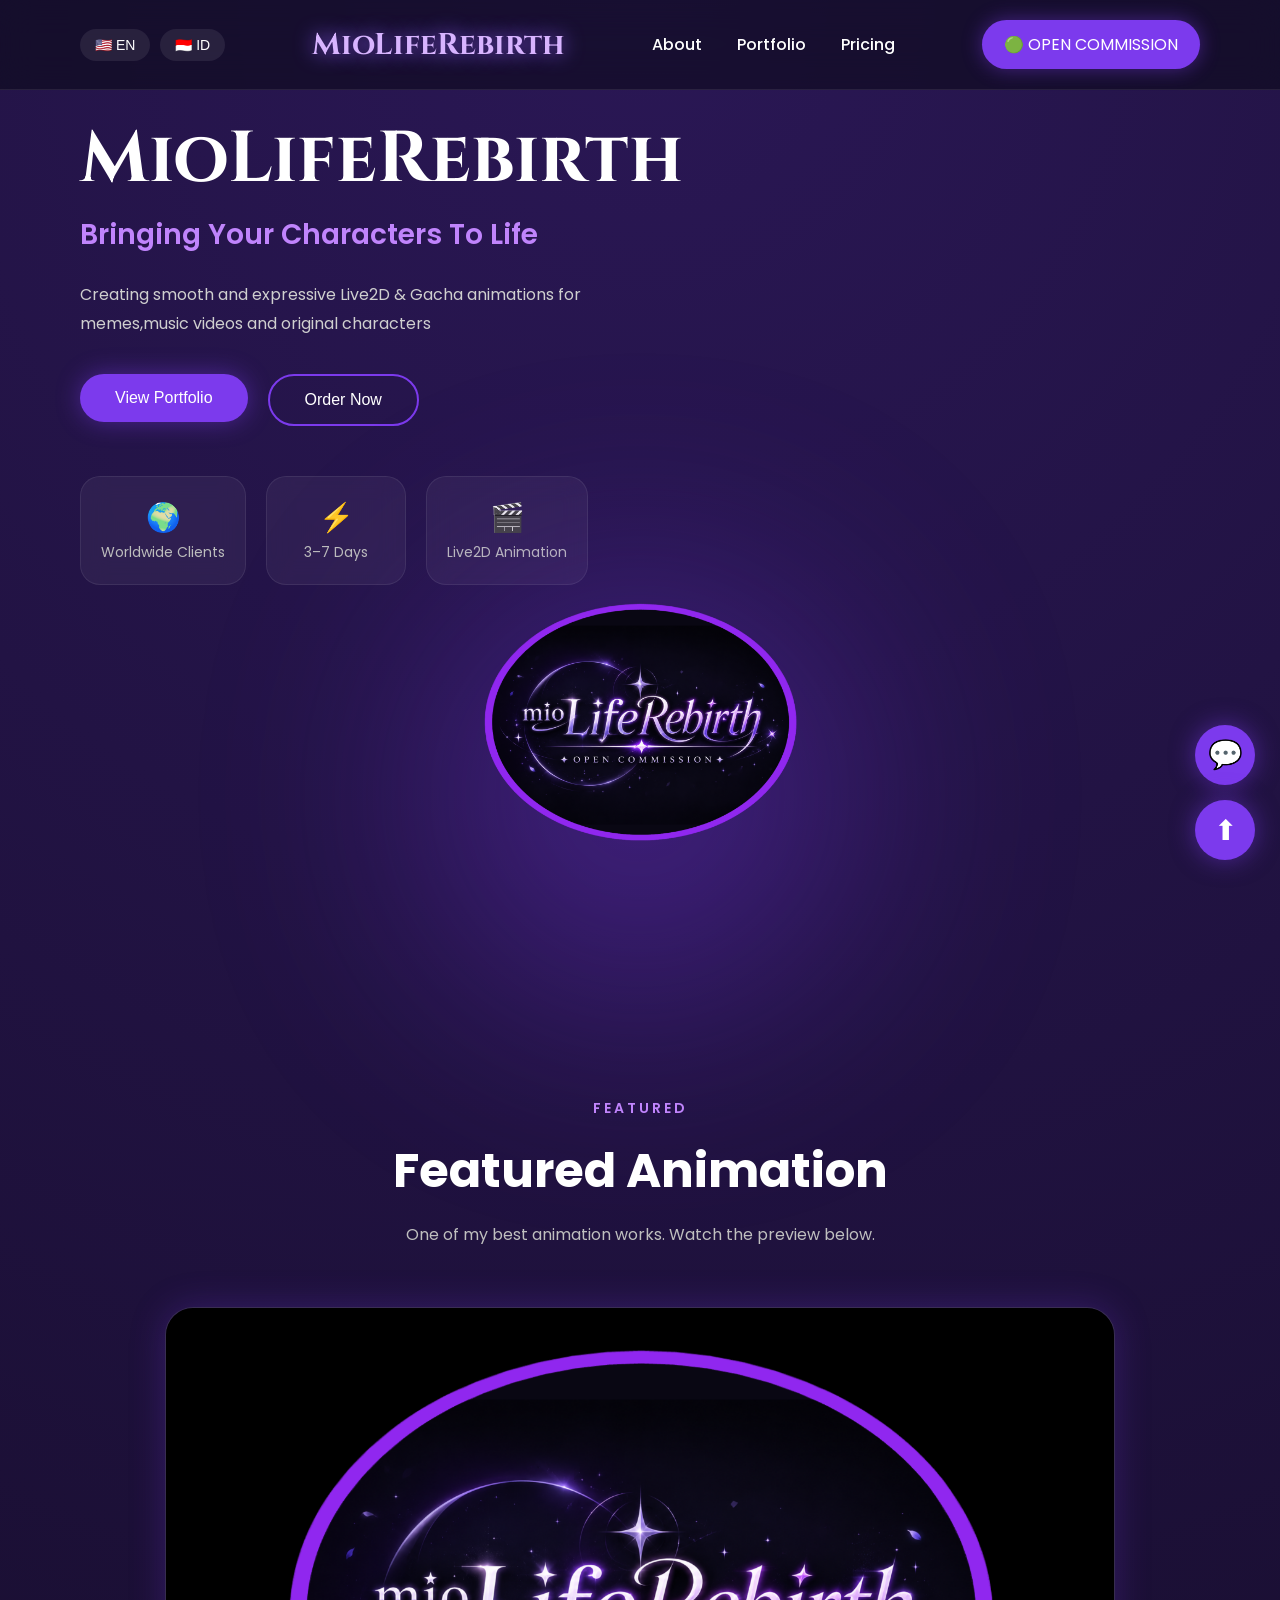
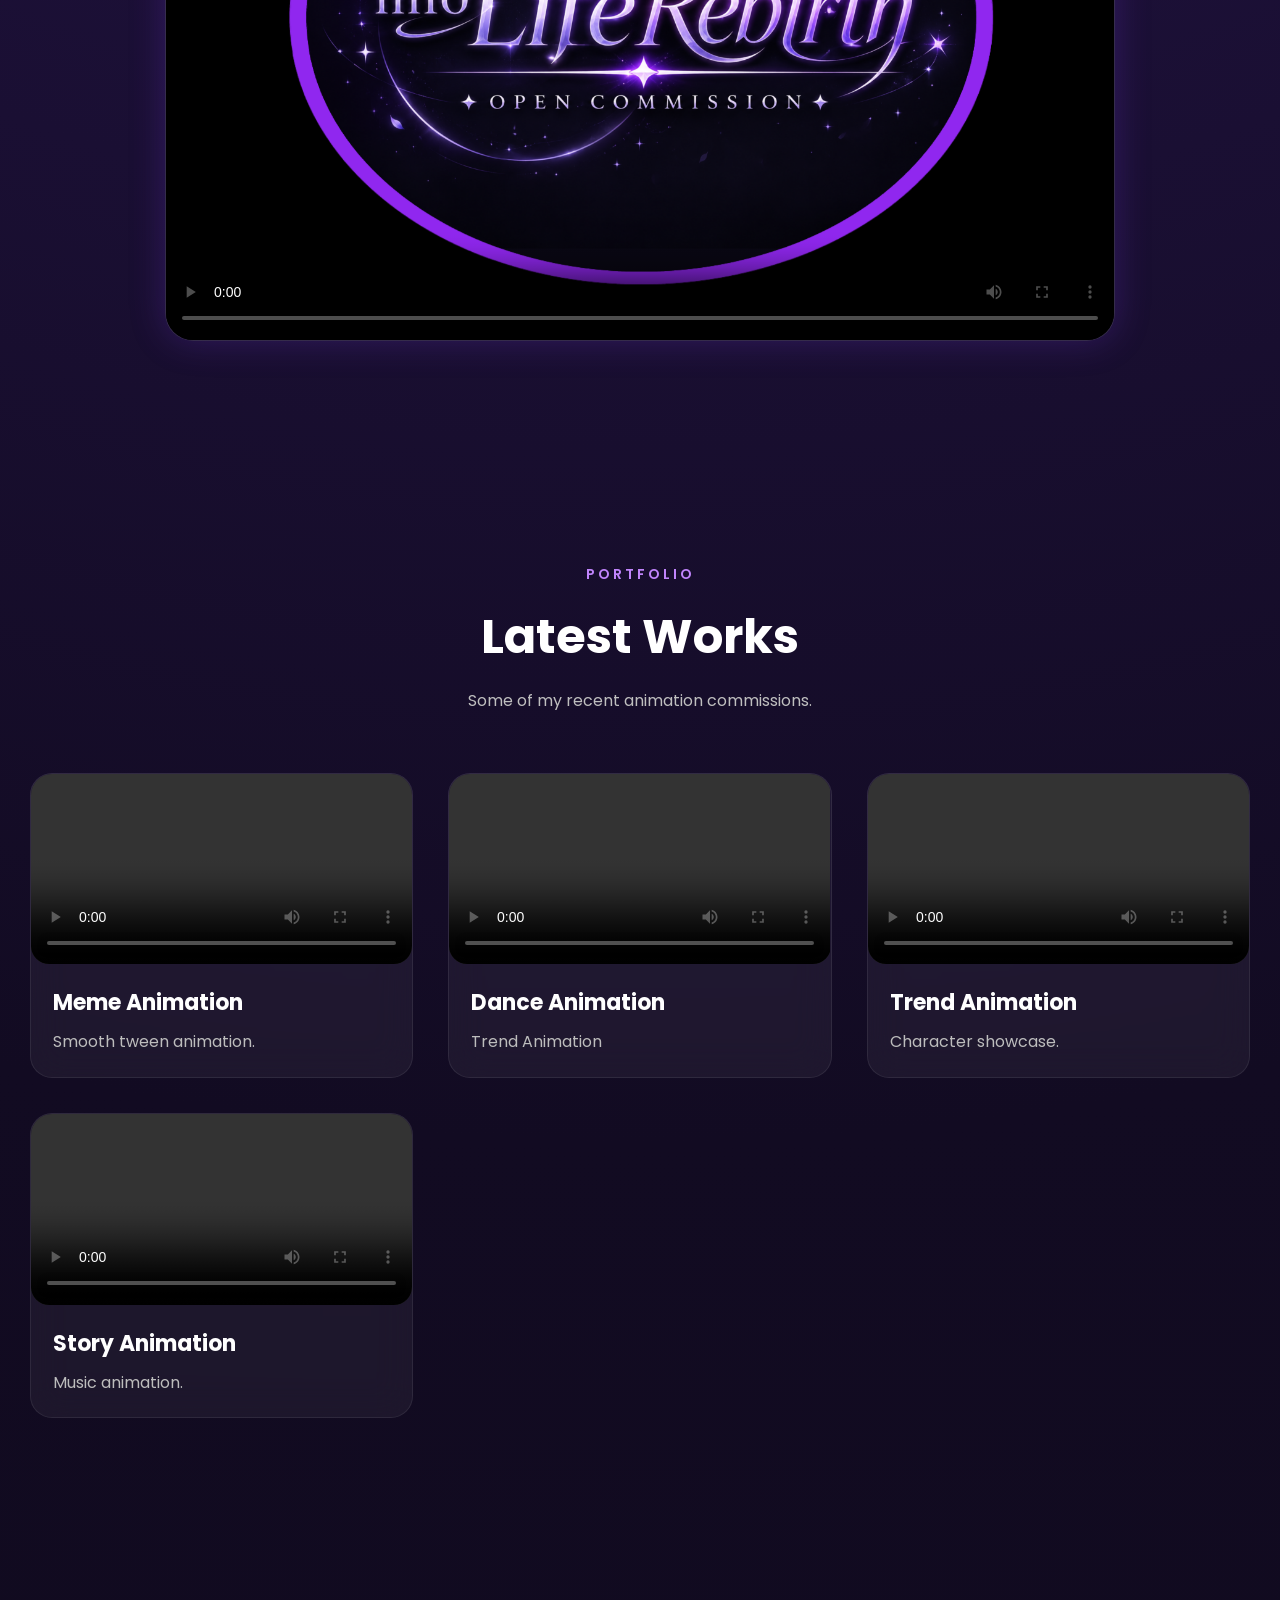
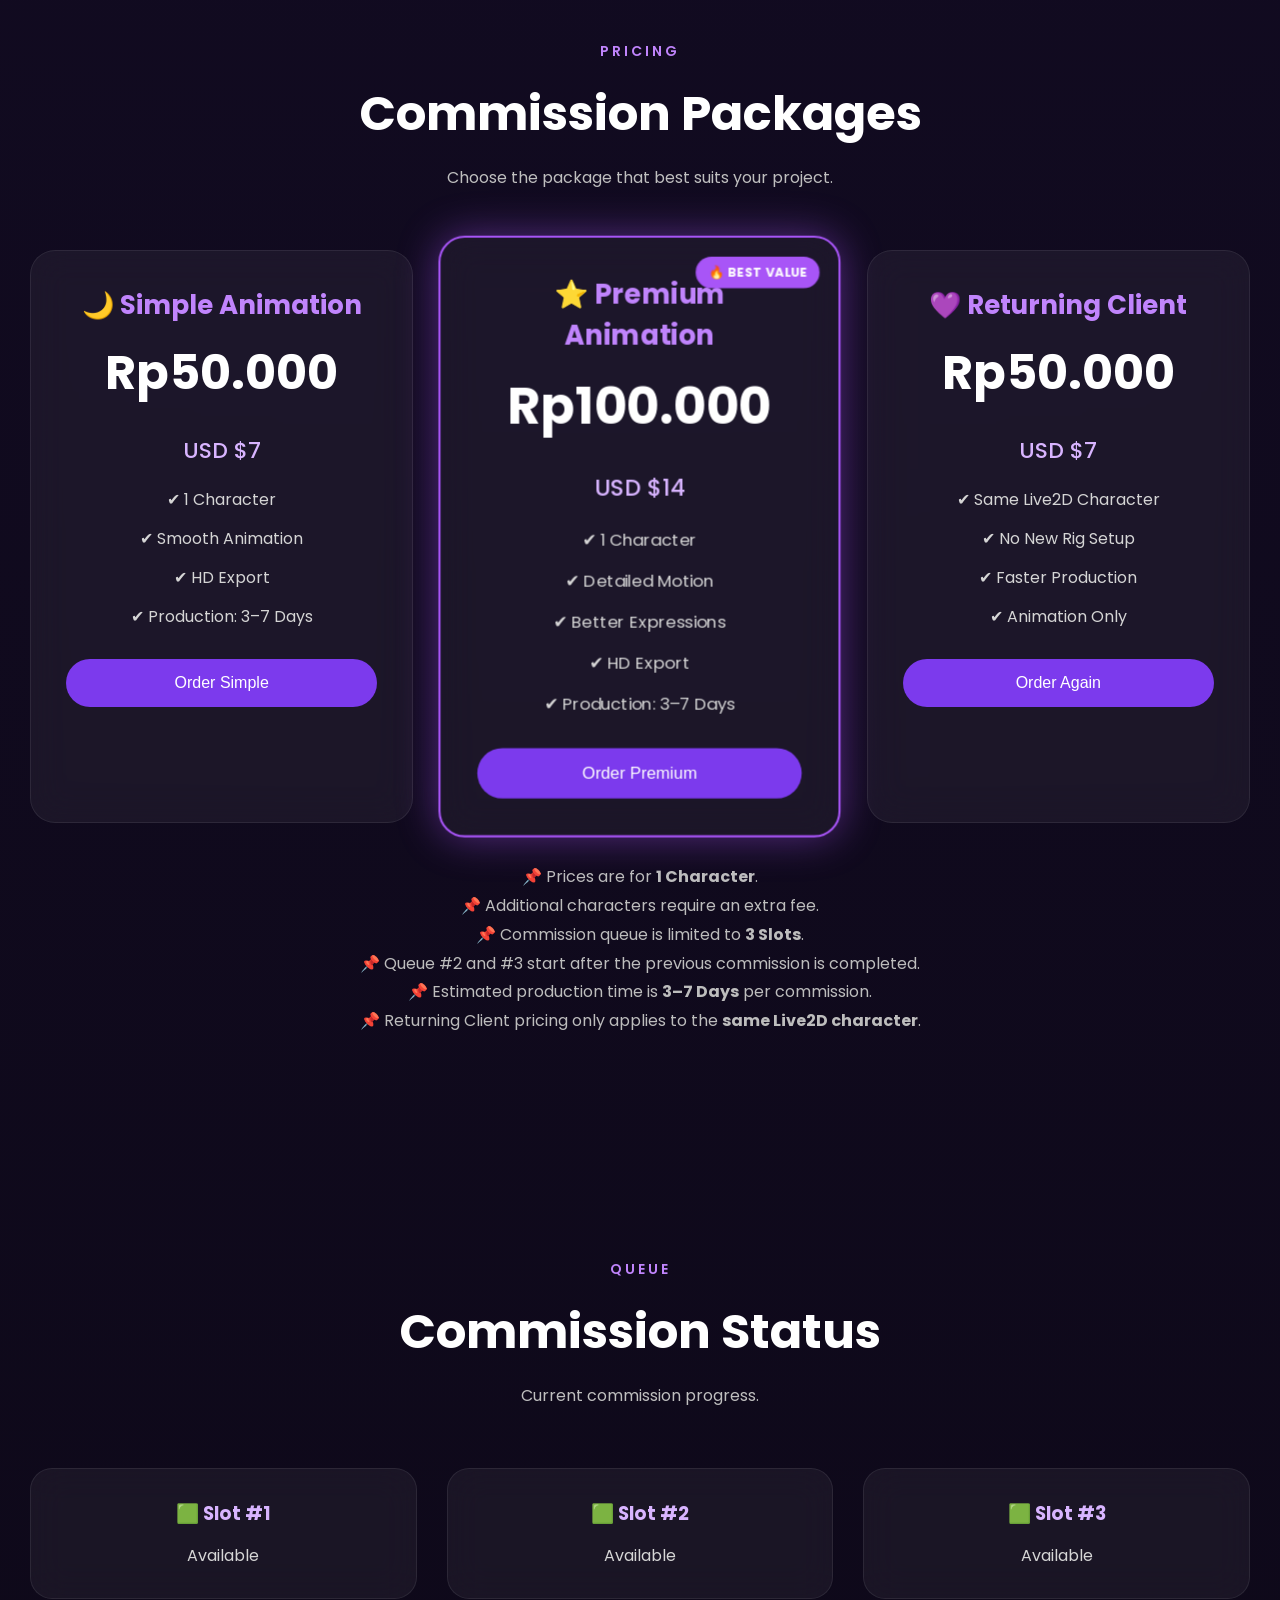
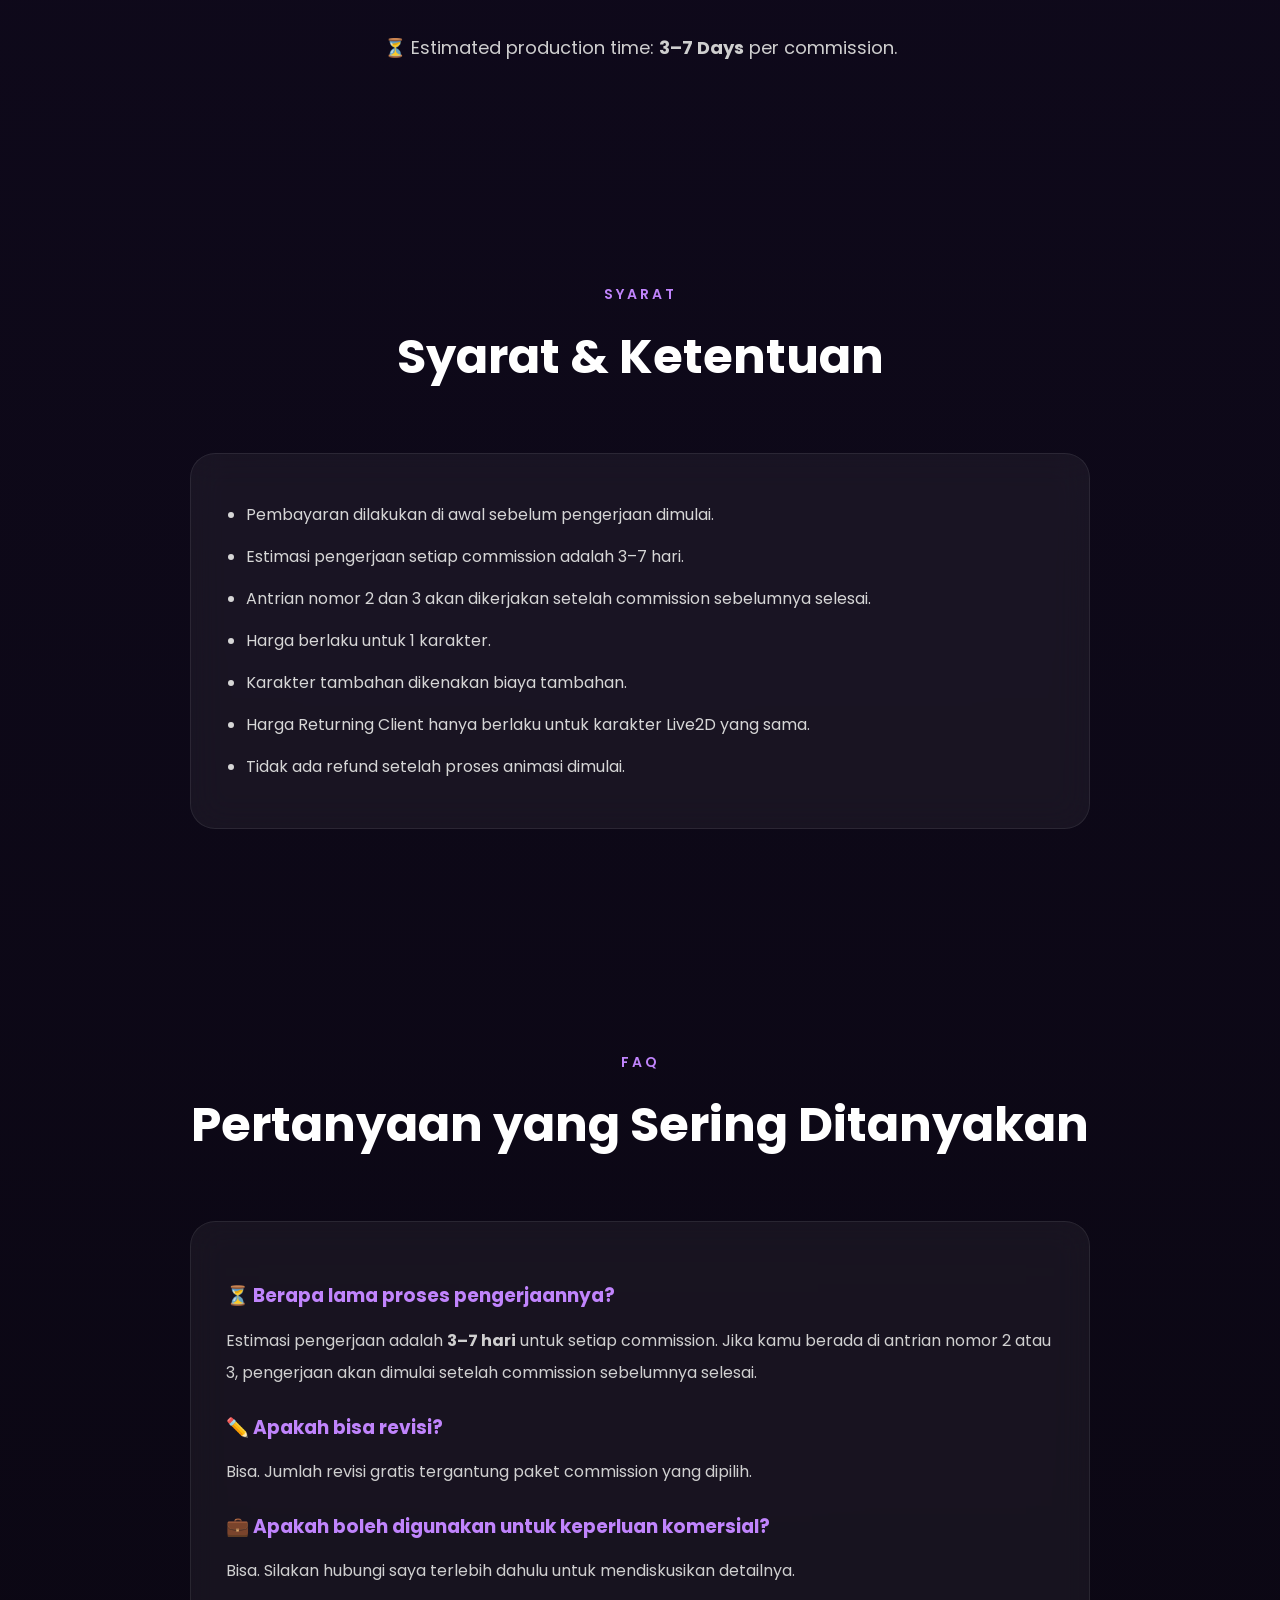
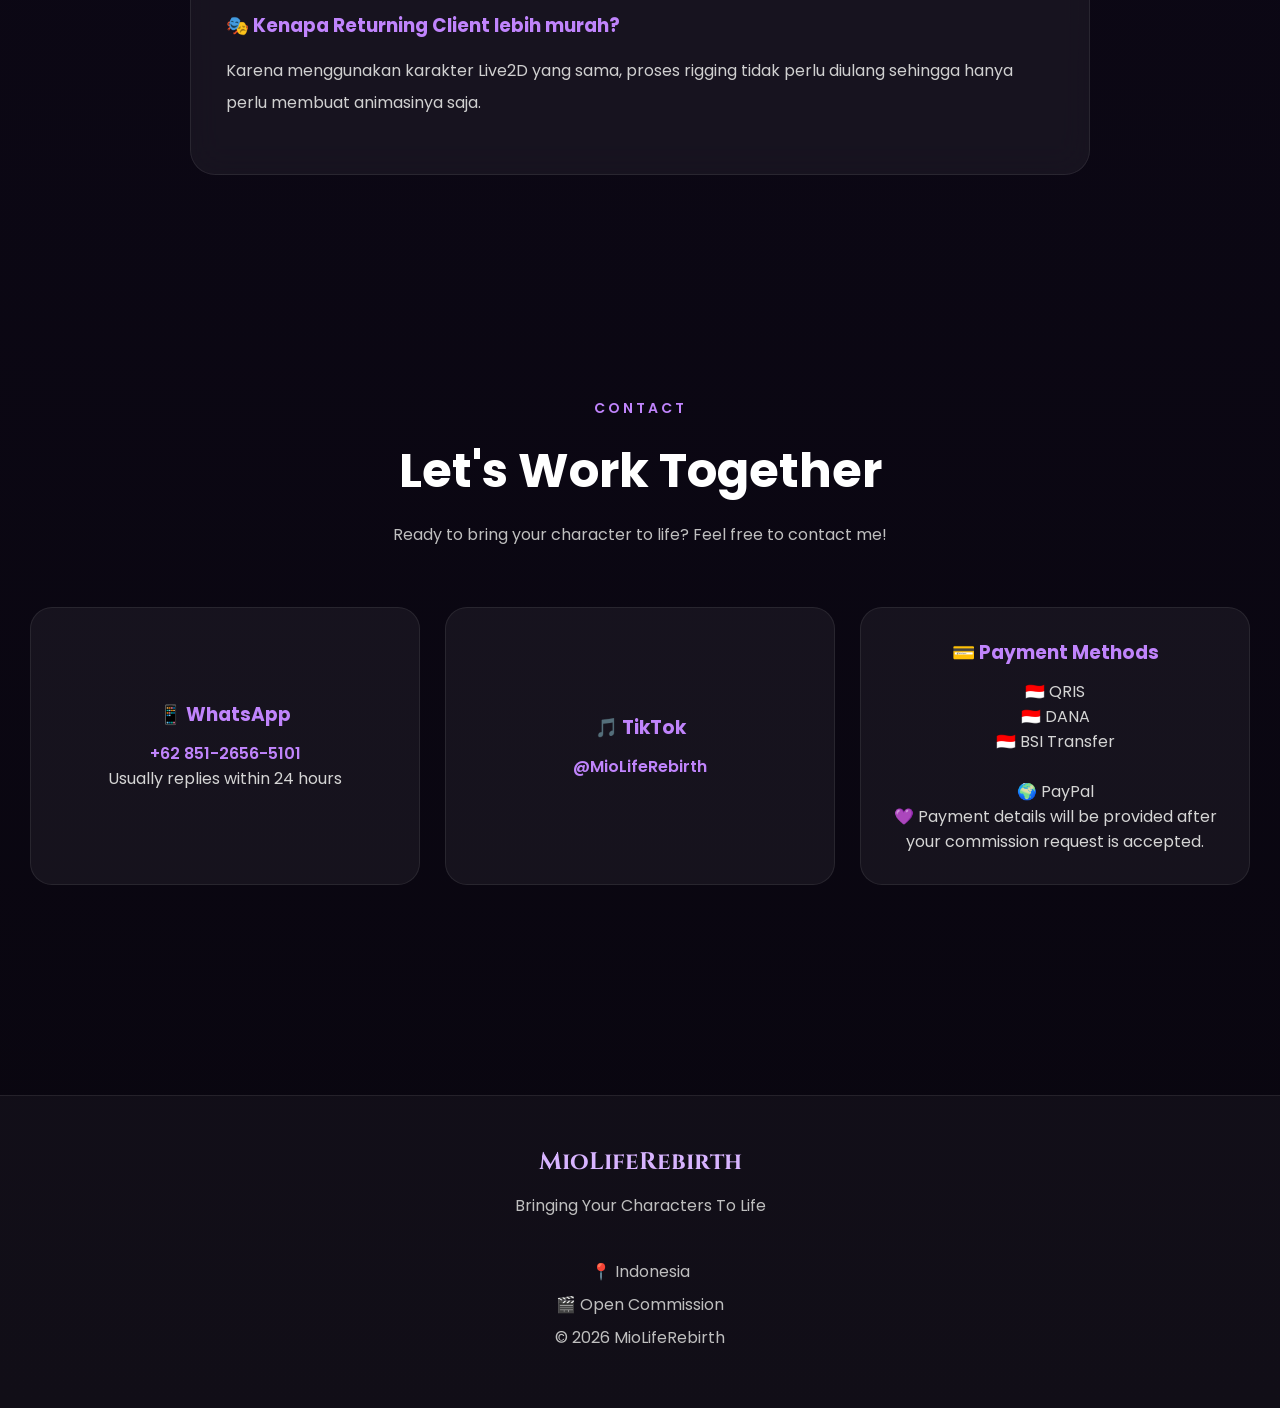
==== commit 1a1e0a4a: "Fix Video4 filename" ====
--- a/index.html
+++ b/index.html
@@ -184,7 +184,7 @@
             poster="assets/profile.png">
 
             <source
-                src="assets/Video1.mp4"
+                src="assets/video1.mp4"
                 type="video/mp4">
 
         </video>
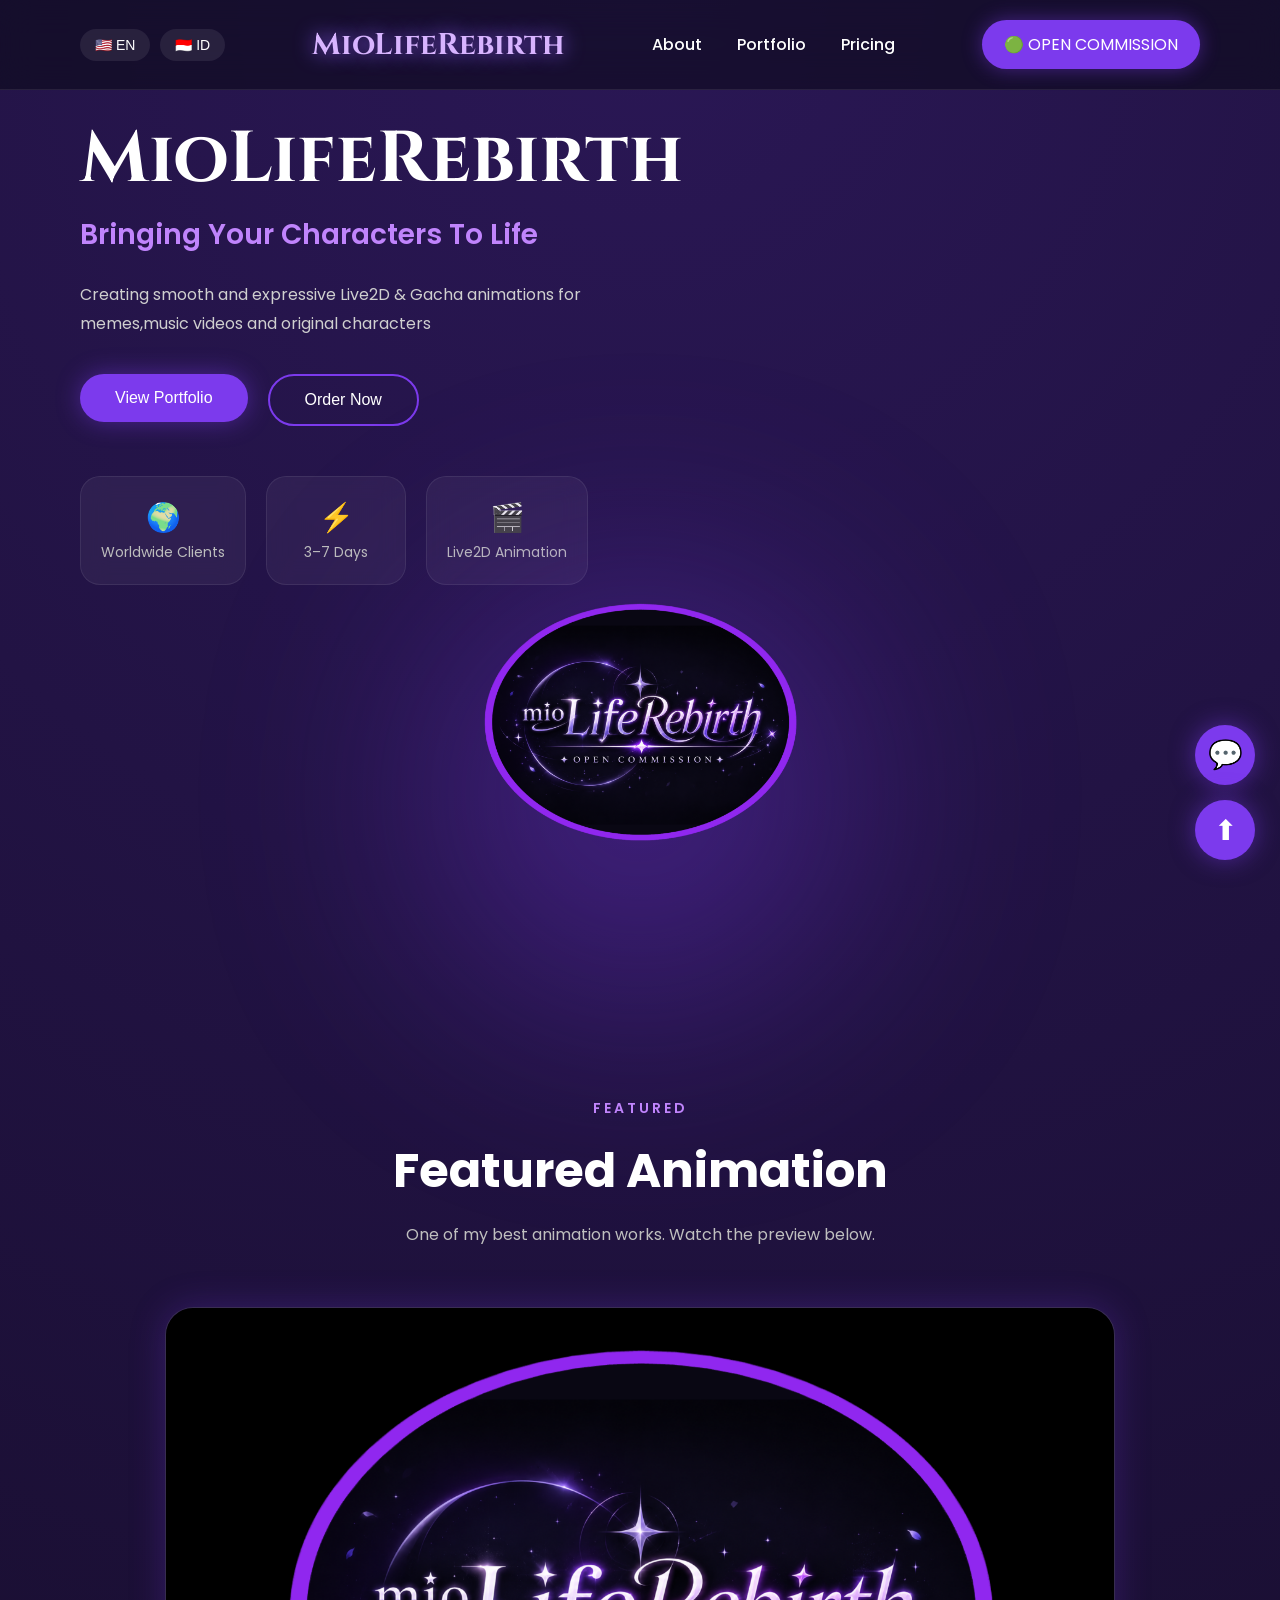
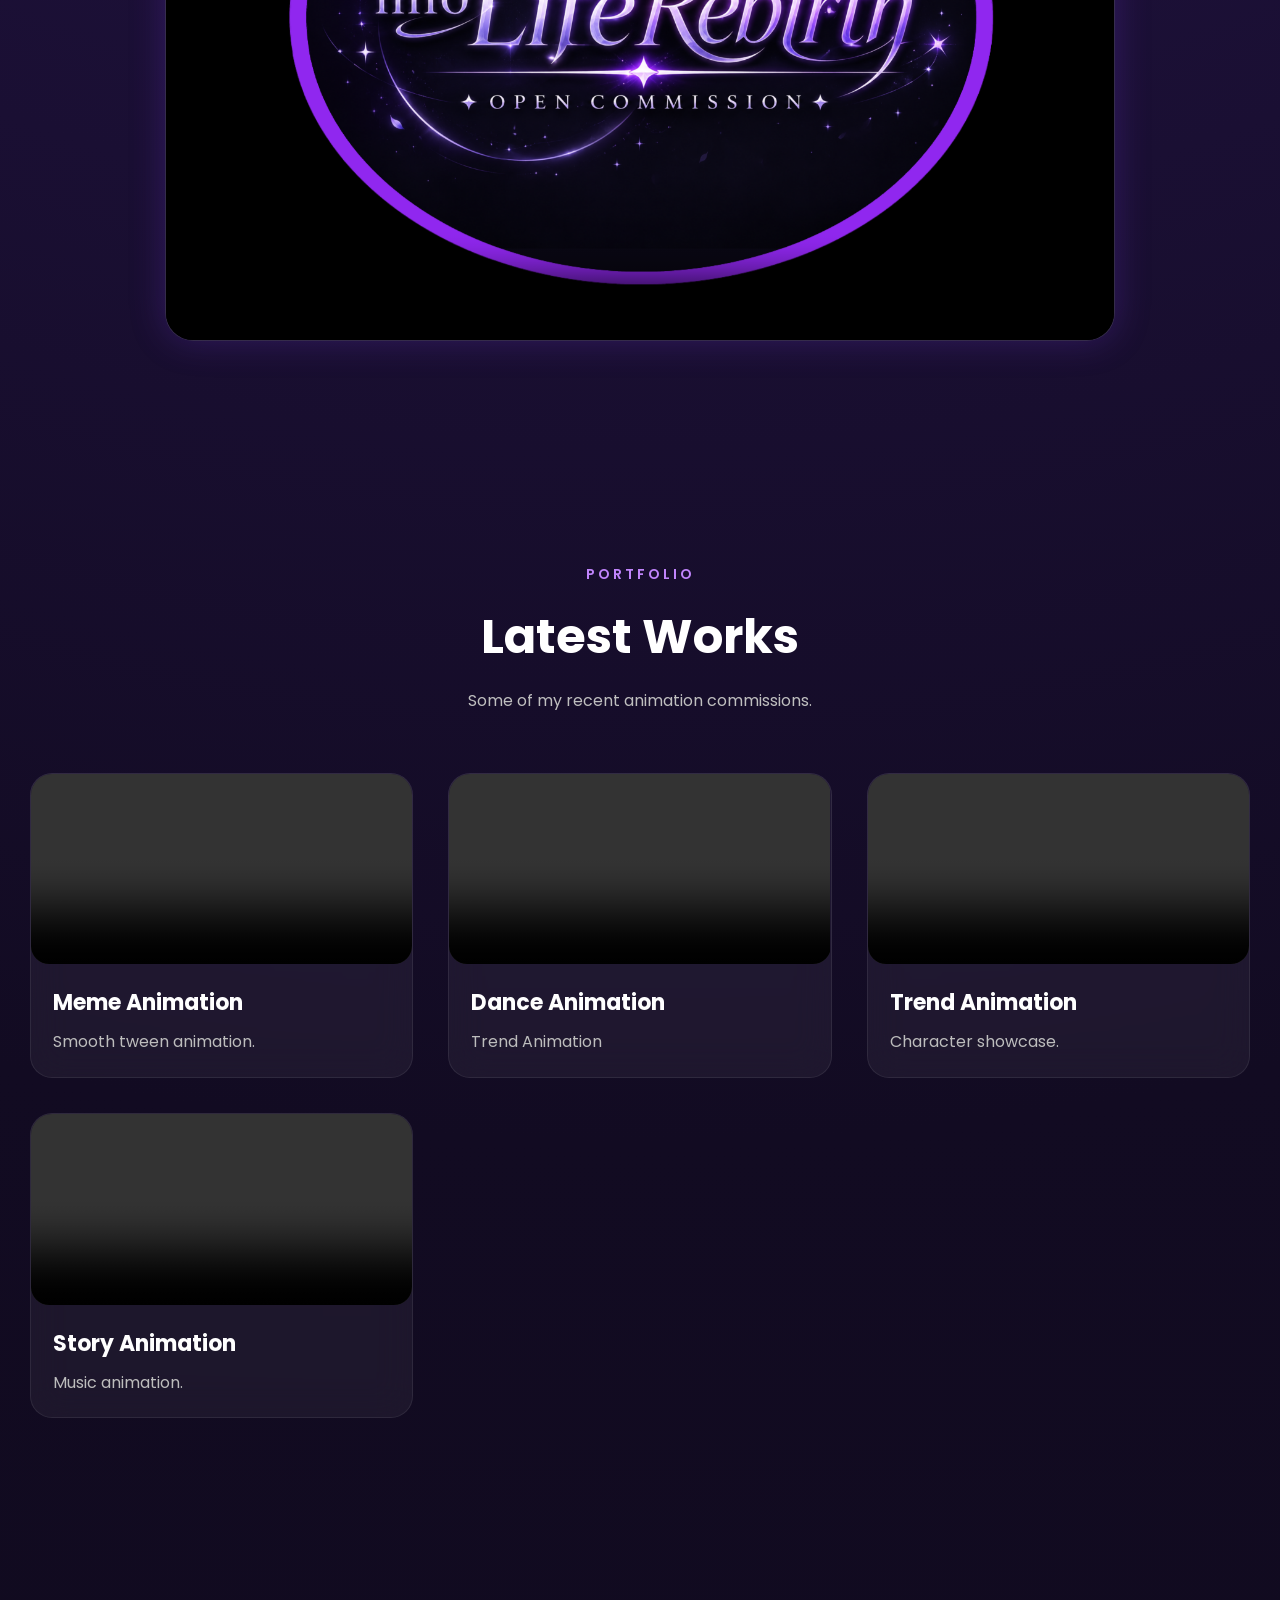
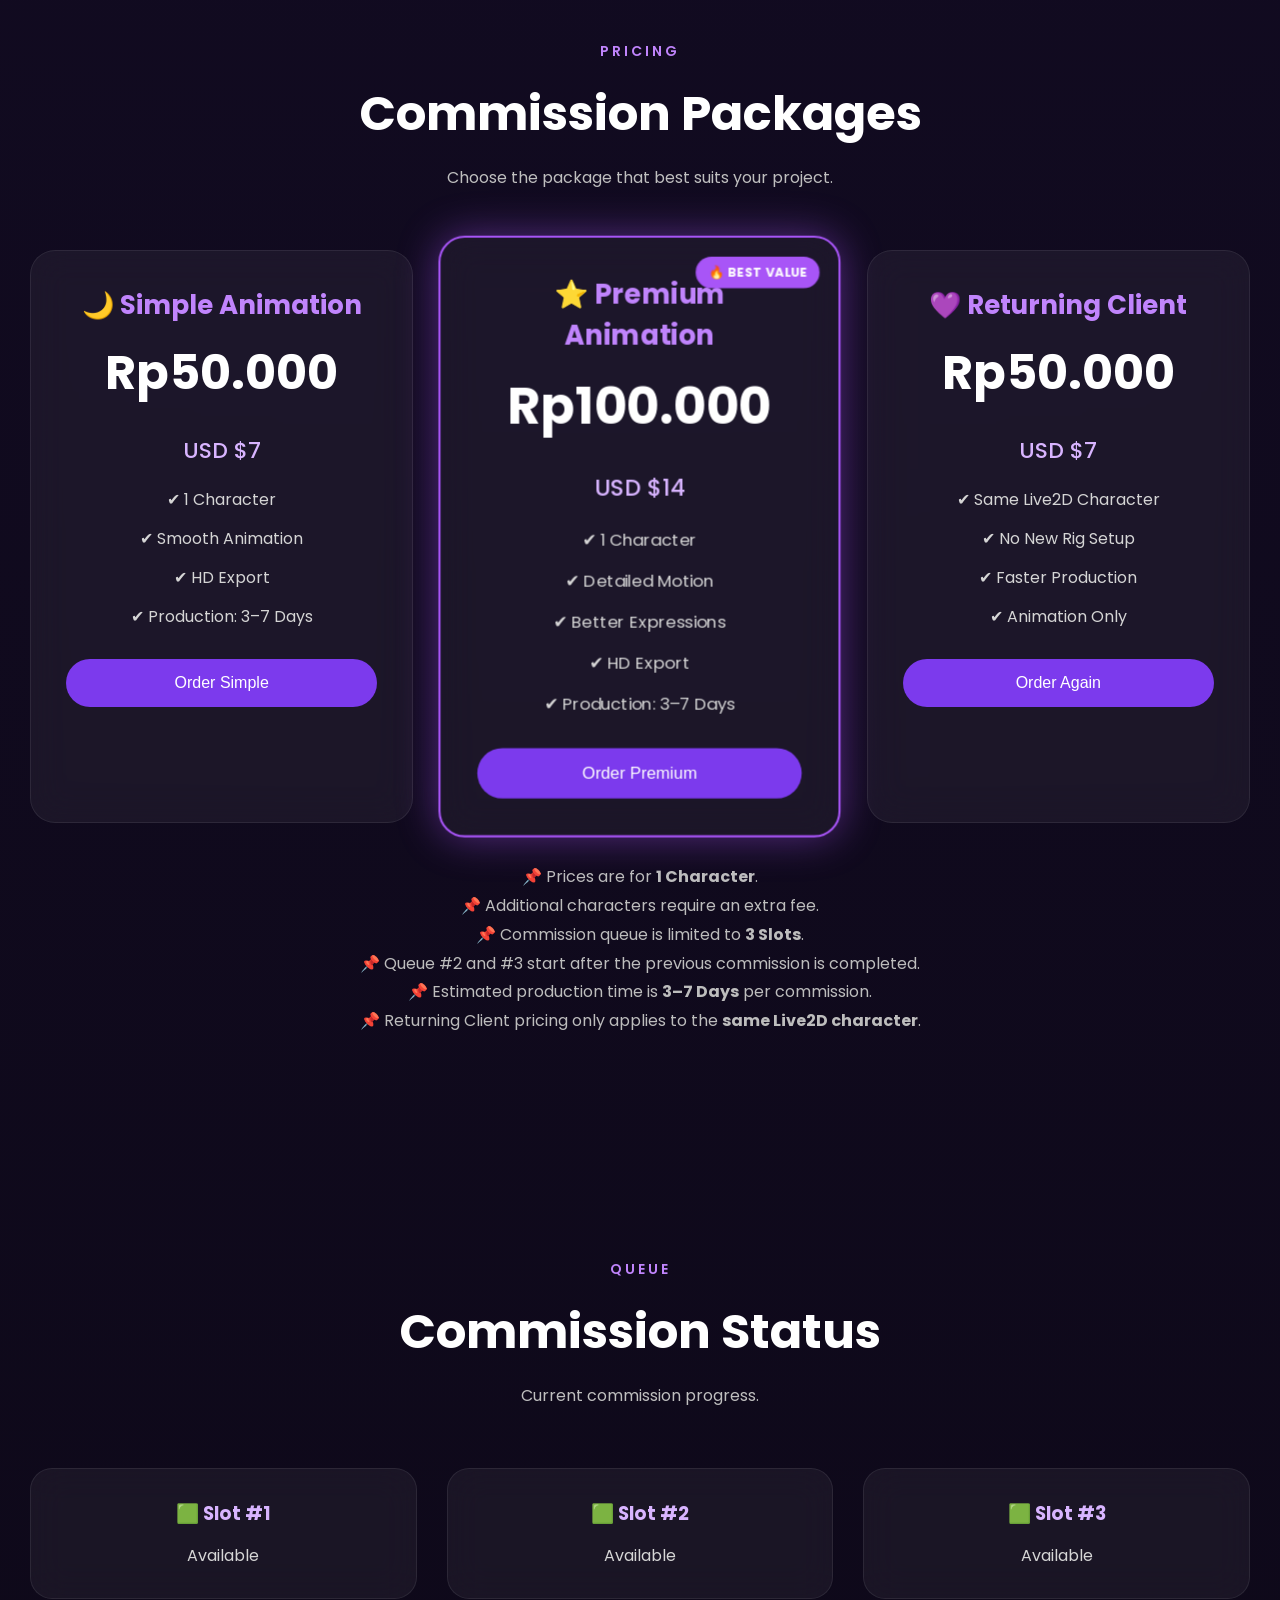
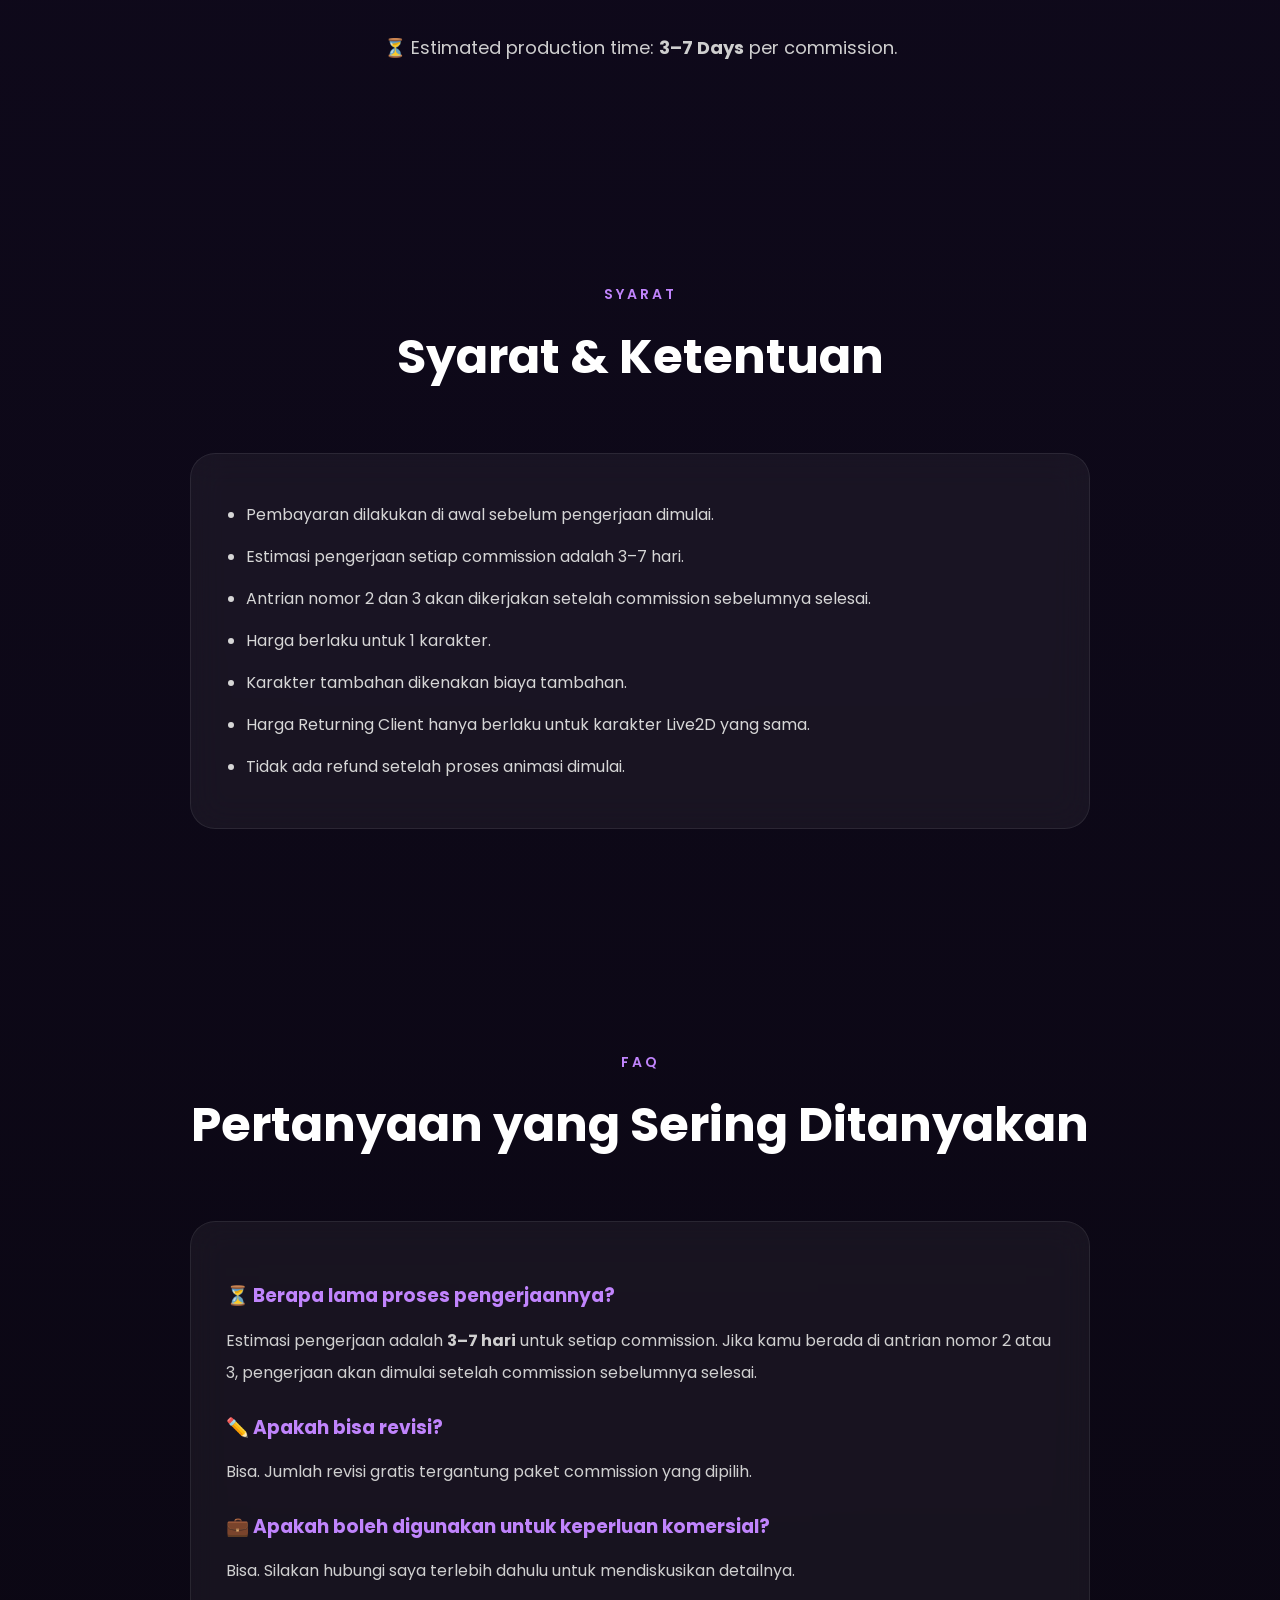
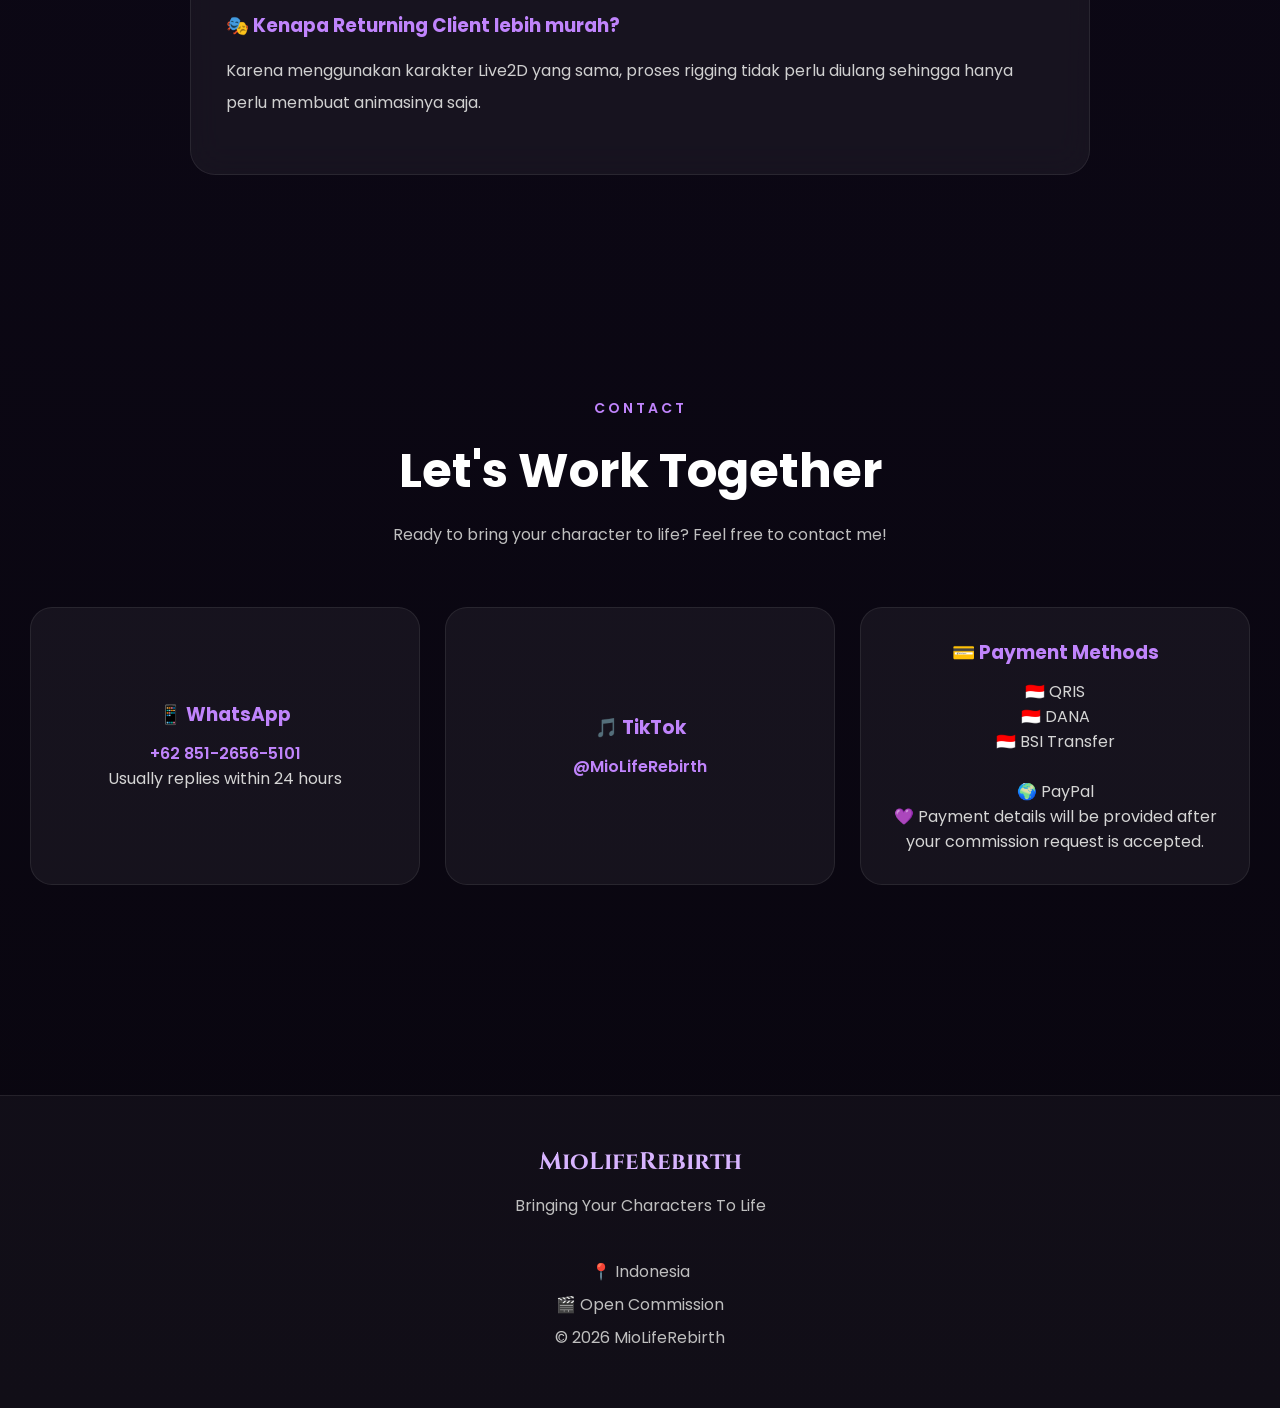
==== commit 6222c195: "Fix featured video" ====
--- a/index.html
+++ b/index.html
@@ -216,7 +216,7 @@
             <video controls>
 
                 <source
-                    src="assets/Video1.mp4"
+                    src="assets/video1.mp4"
                     type="video/mp4">
 
             </video>
@@ -244,7 +244,7 @@
             <video controls>
 
                 <source
-                    src="assets/Video2.mp4"
+                    src="assets/video2.mp4"
                     type="video/mp4">
 
             </video>
@@ -272,7 +272,7 @@
             <video controls>
 
                 <source
-                    src="assets/Video3.mp4"
+                    src="assets/video3.mp4"
                     type="video/mp4">
 
             </video>
@@ -300,7 +300,7 @@
             <video controls>
 
                 <source
-                    src="assets/Video4.mp4"
+                    src="assets/video4.mp4"
                     type="video/mp4">
 
             </video>
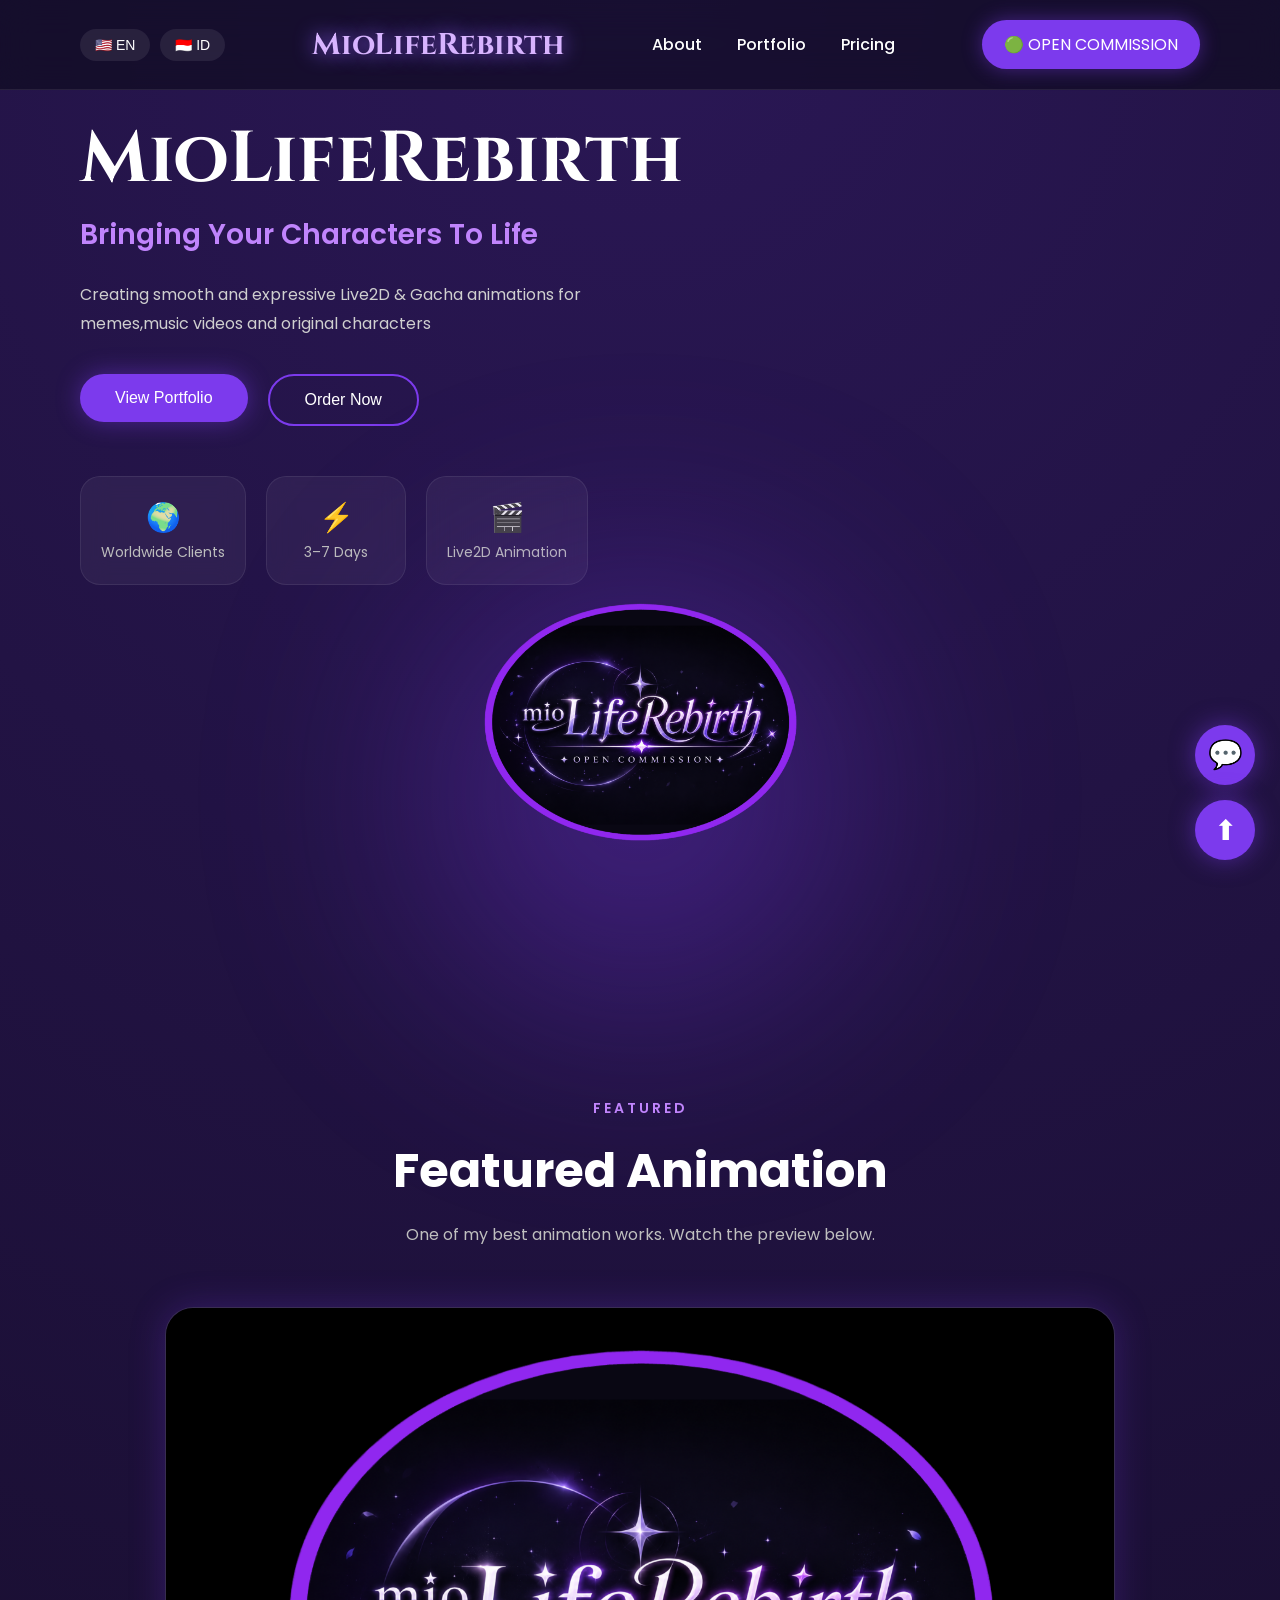
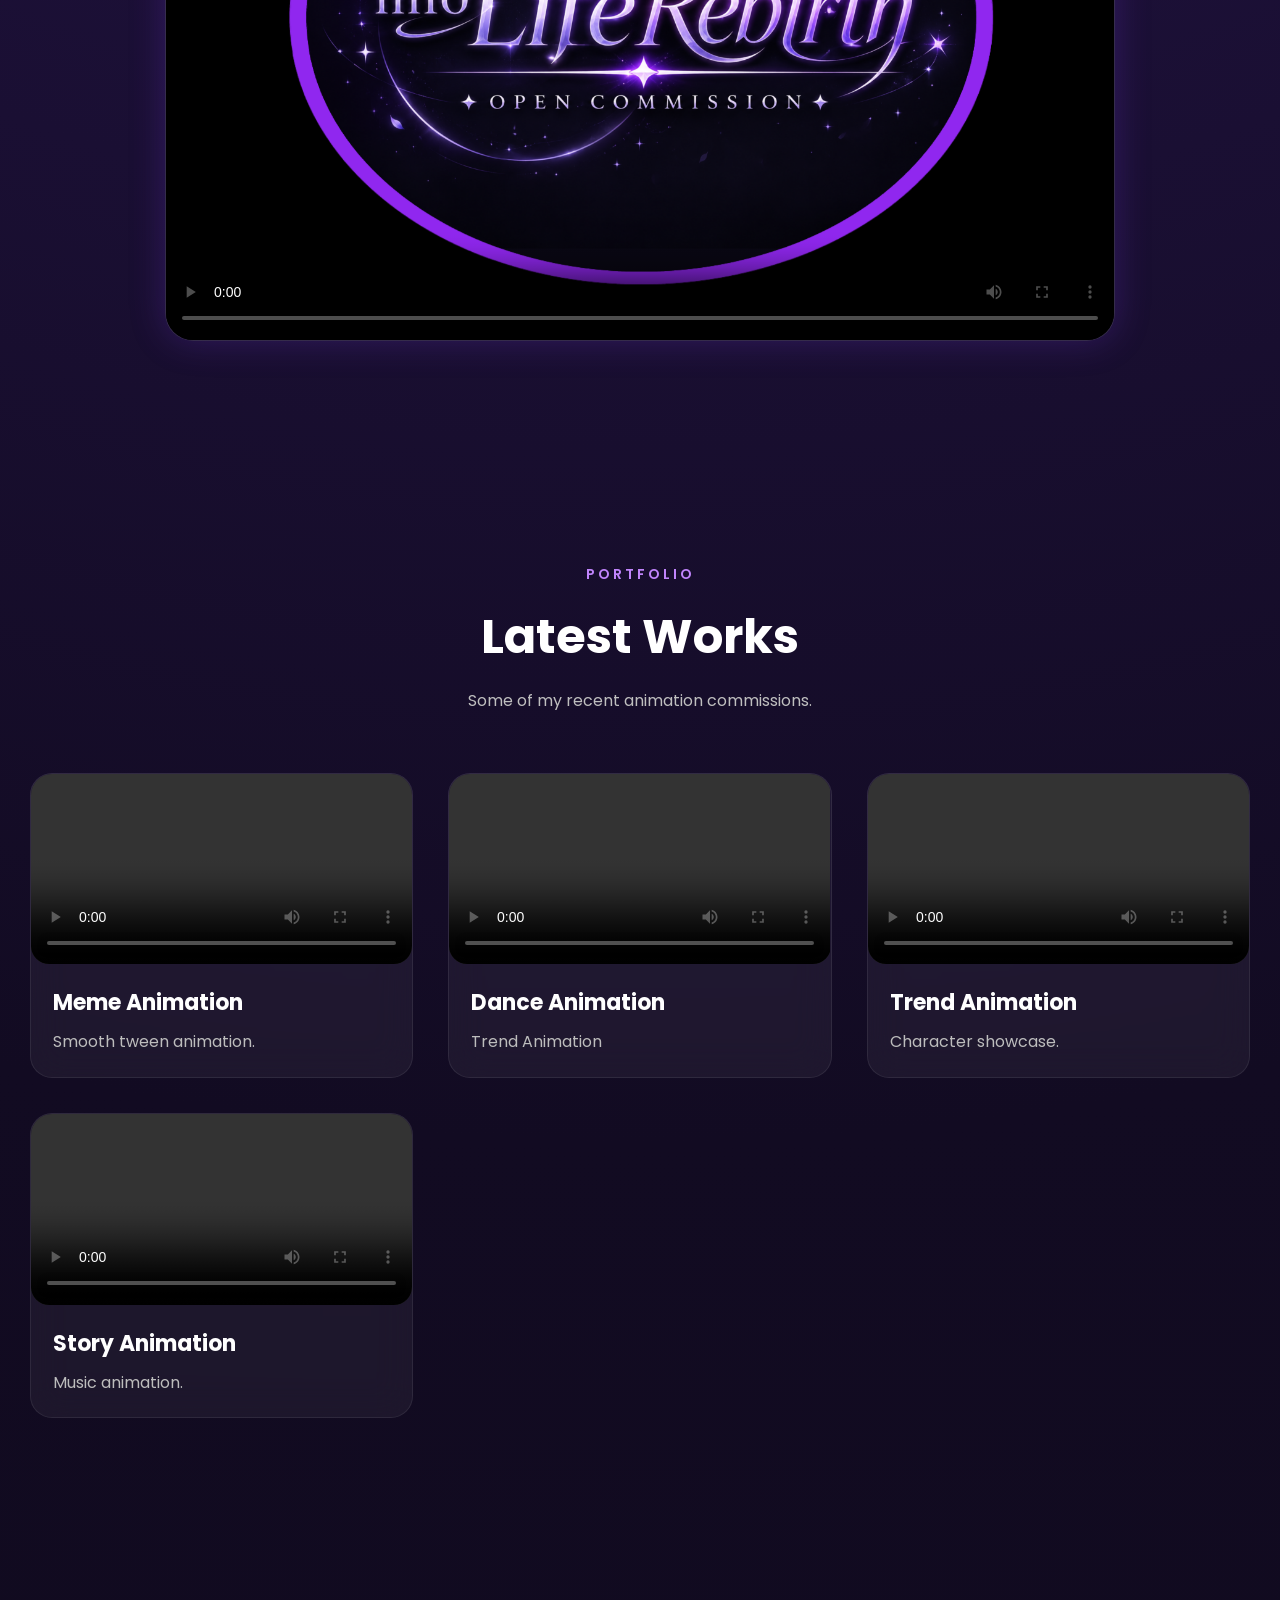
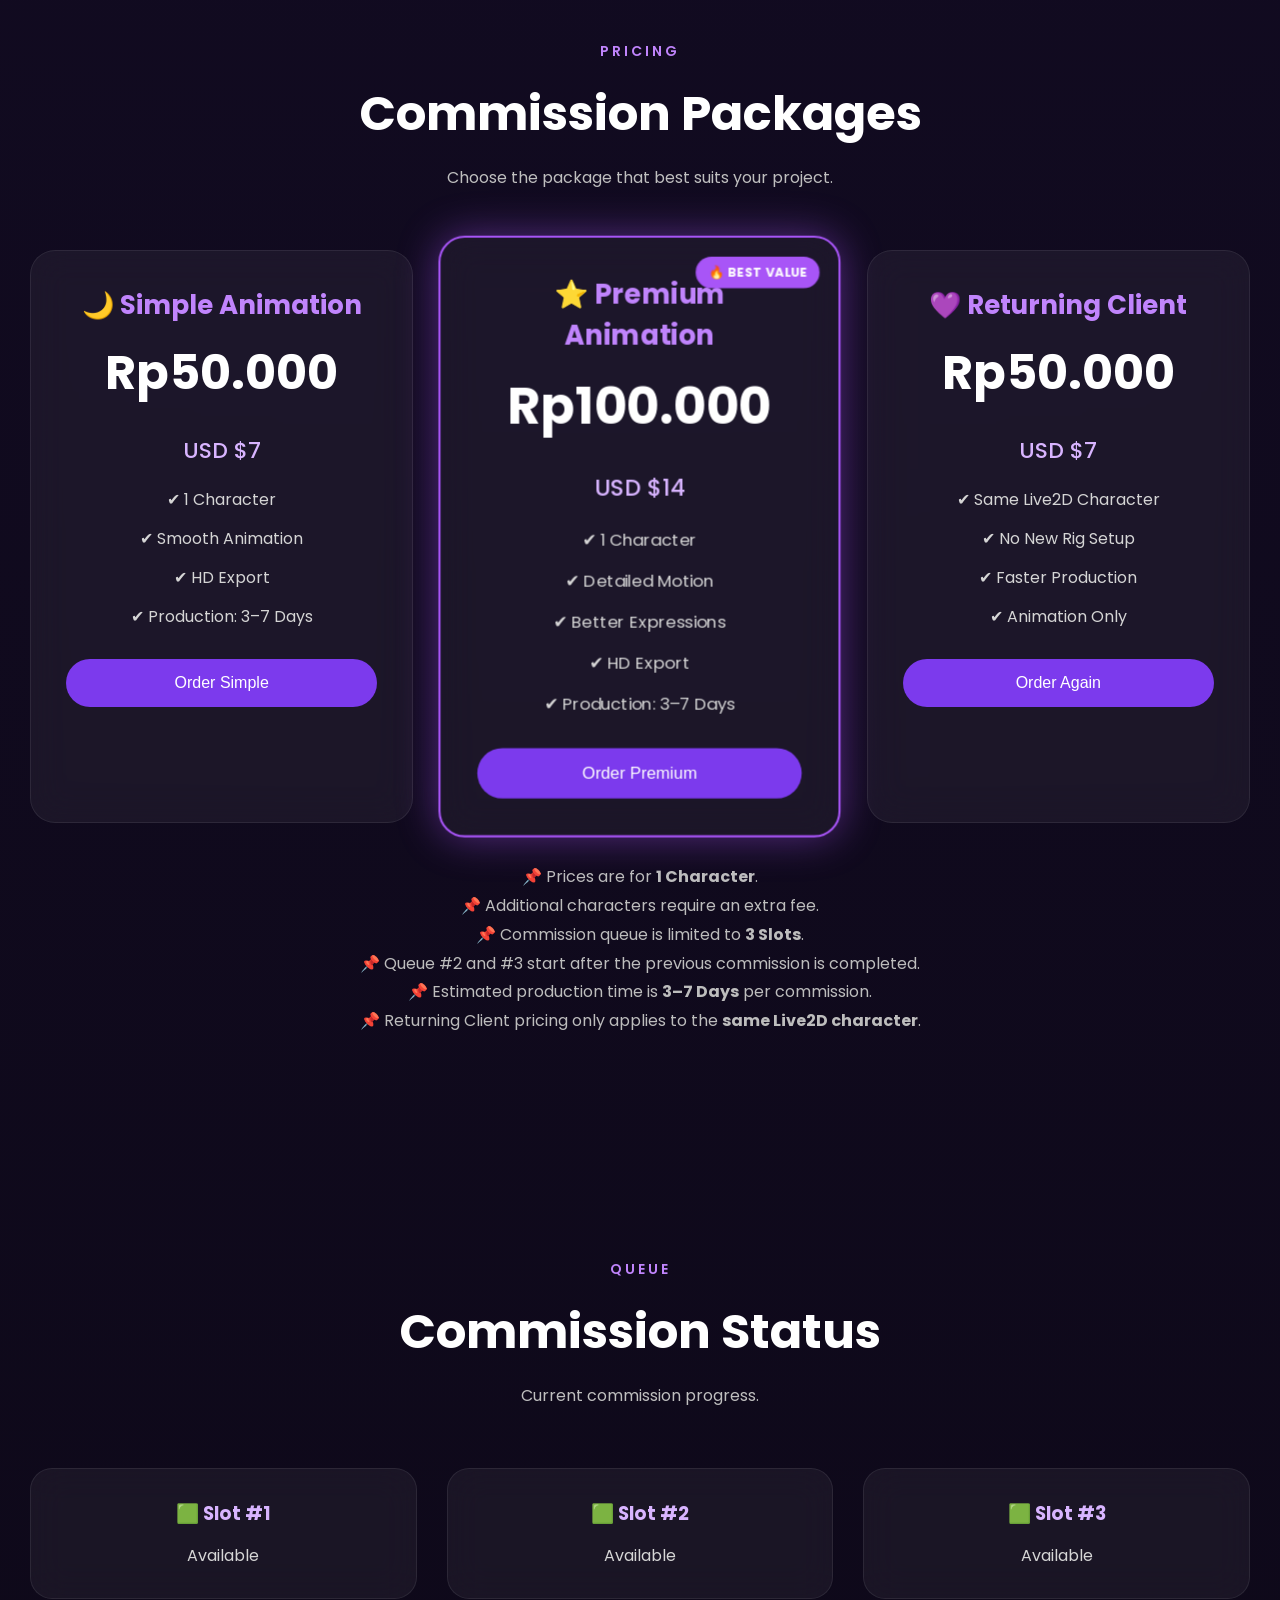
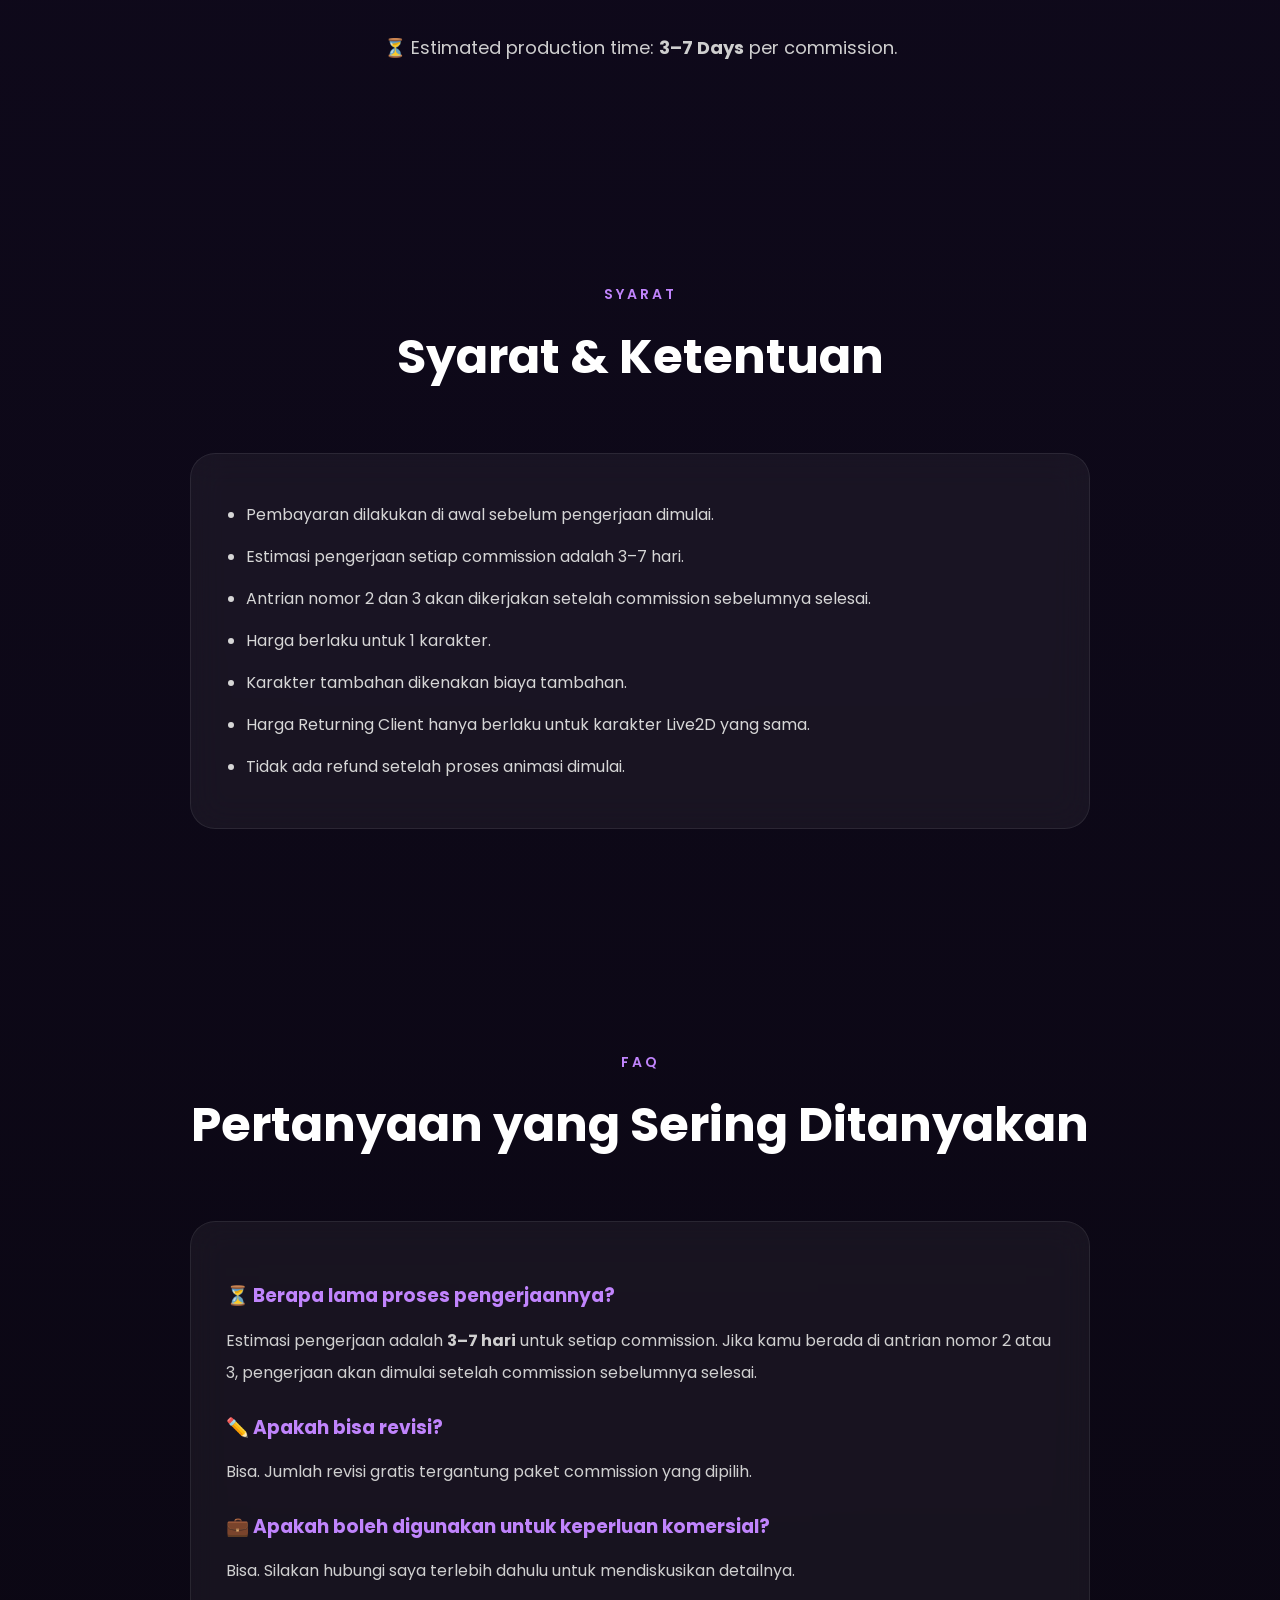
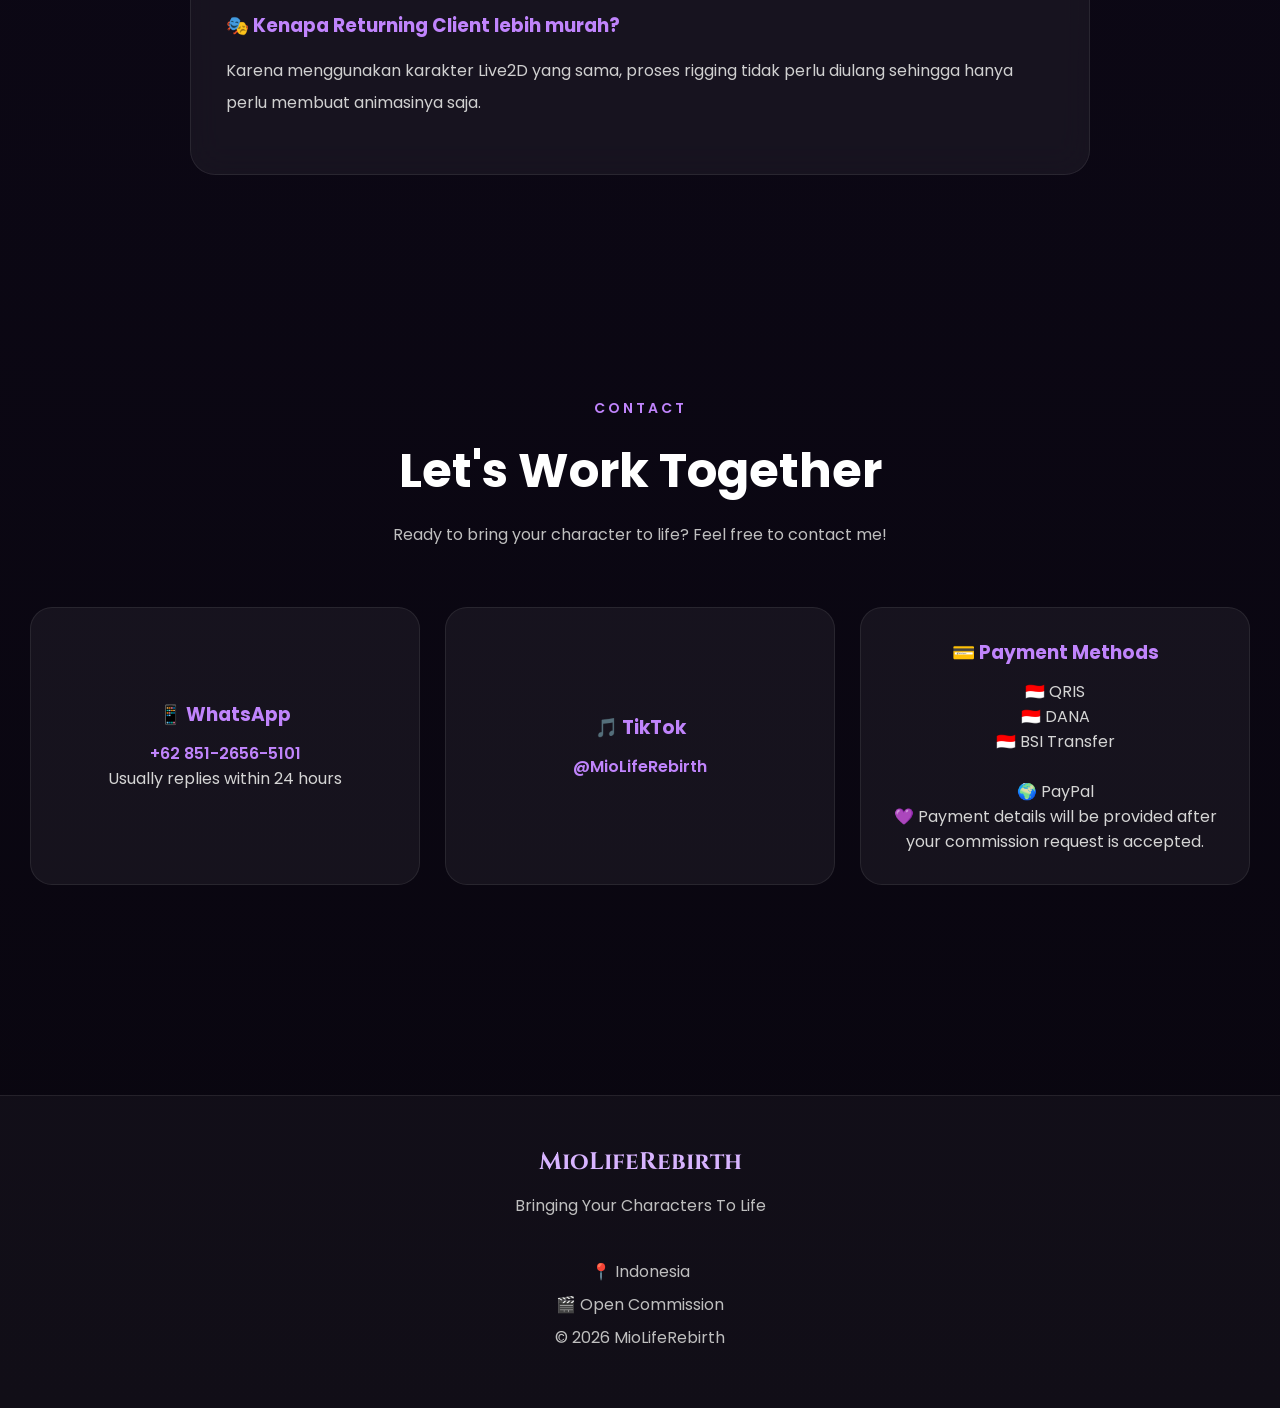
==== commit b3e3aa26: "Rename videos to lowercase" ====
--- a/index.html
+++ b/index.html
@@ -184,7 +184,7 @@
             poster="assets/profile.png">
 
             <source
-                src="assets/video1.mp4"
+                src="assets/temp1"
                 type="video/mp4">
 
         </video>
@@ -216,7 +216,7 @@
             <video controls>
 
                 <source
-                    src="assets/video1.mp4"
+                    src="assets/temp1"
                     type="video/mp4">
 
             </video>
@@ -244,7 +244,7 @@
             <video controls>
 
                 <source
-                    src="assets/video2.mp4"
+                    src="assets/temp2"
                     type="video/mp4">
 
             </video>
@@ -272,7 +272,7 @@
             <video controls>
 
                 <source
-                    src="assets/video3.mp4"
+                    src="assets/temp3"
                     type="video/mp4">
 
             </video>
@@ -300,7 +300,7 @@
             <video controls>
 
                 <source
-                    src="assets/video4.mp4"
+                    src="assets/temp4"
                     type="video/mp4">
 
             </video>
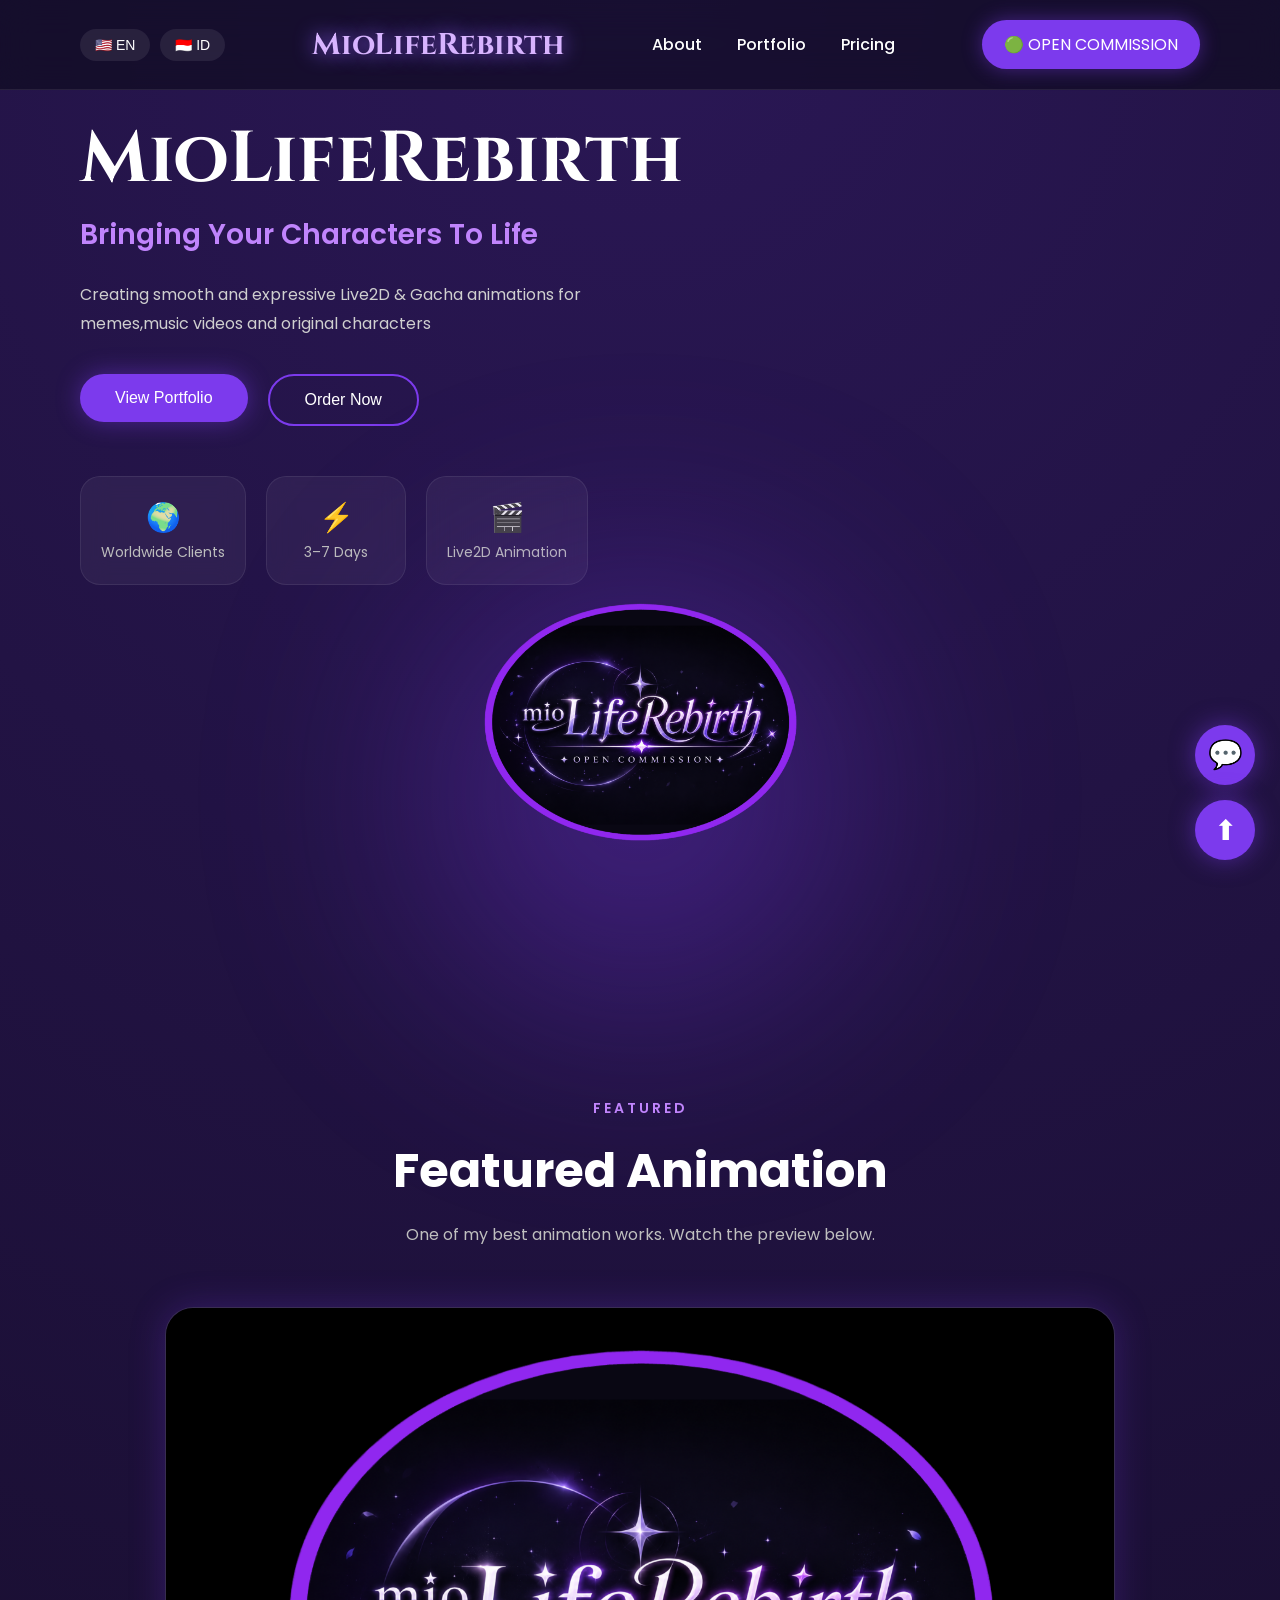
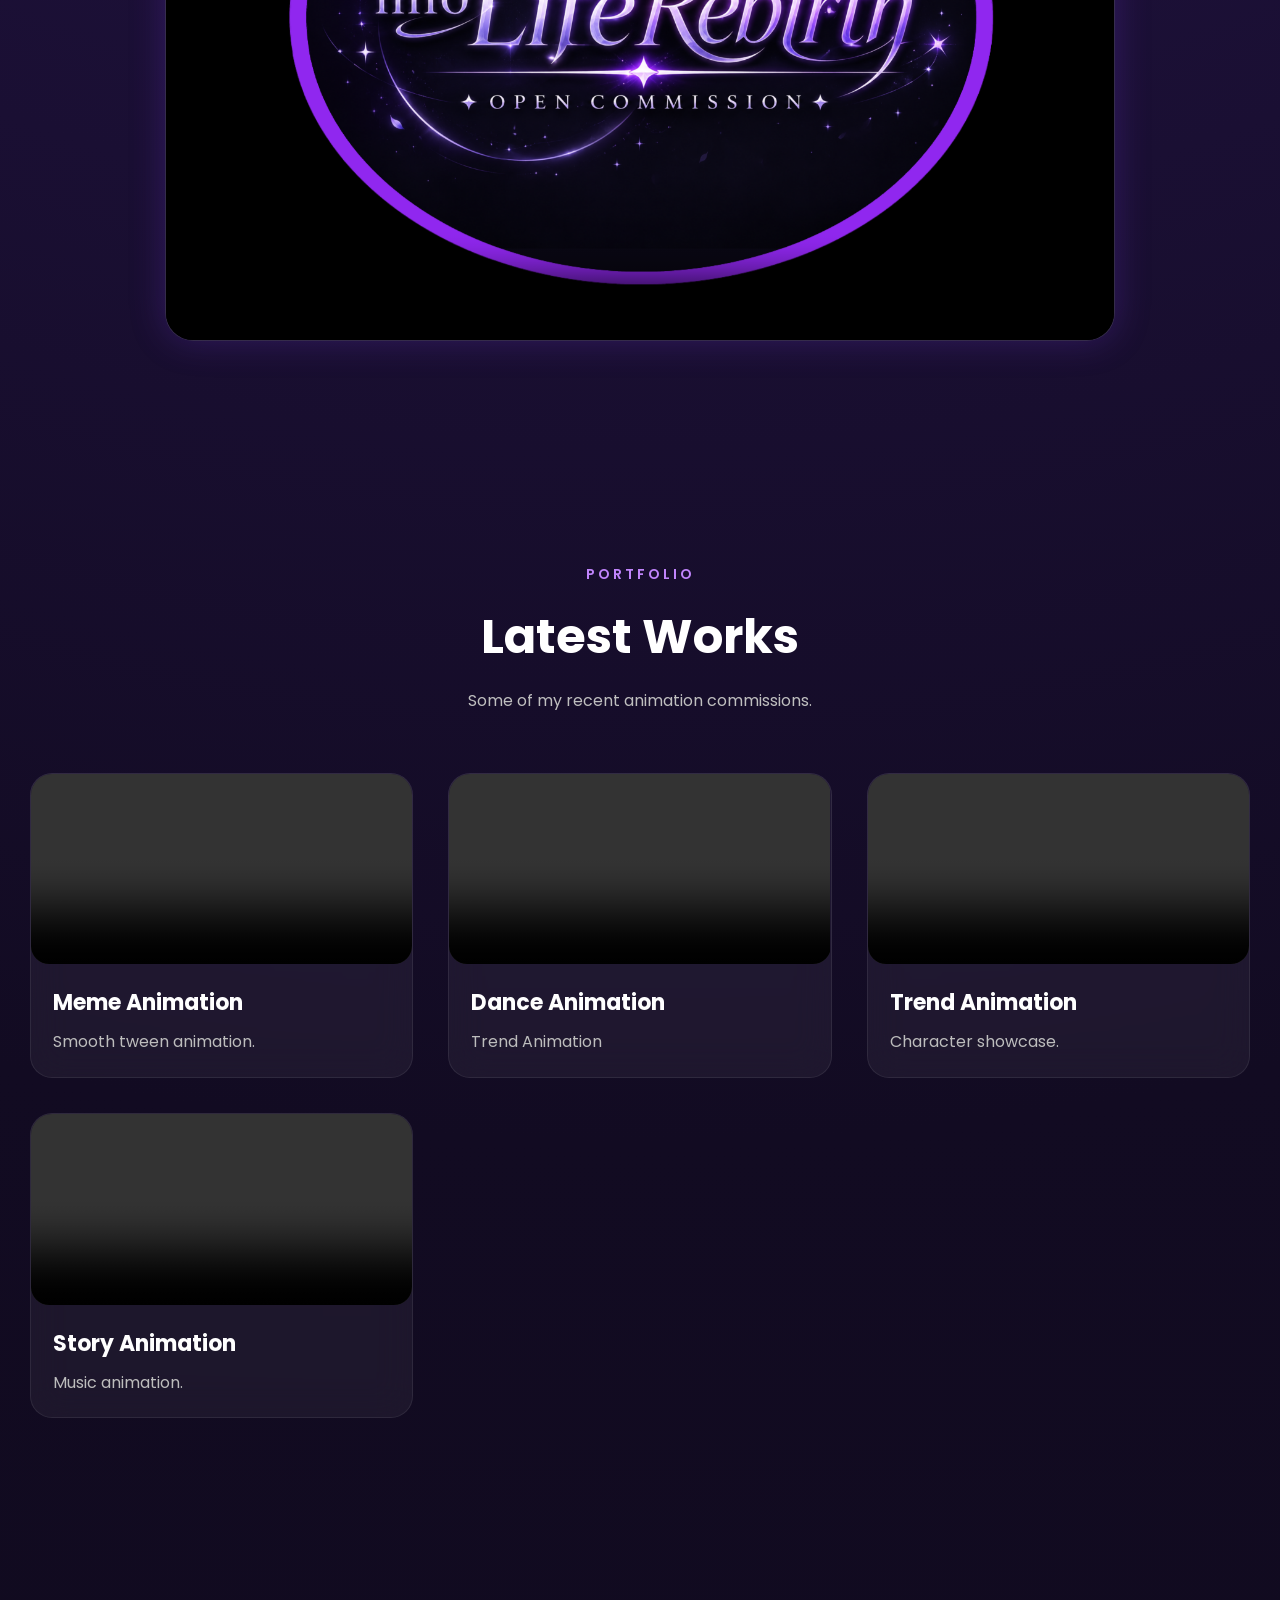
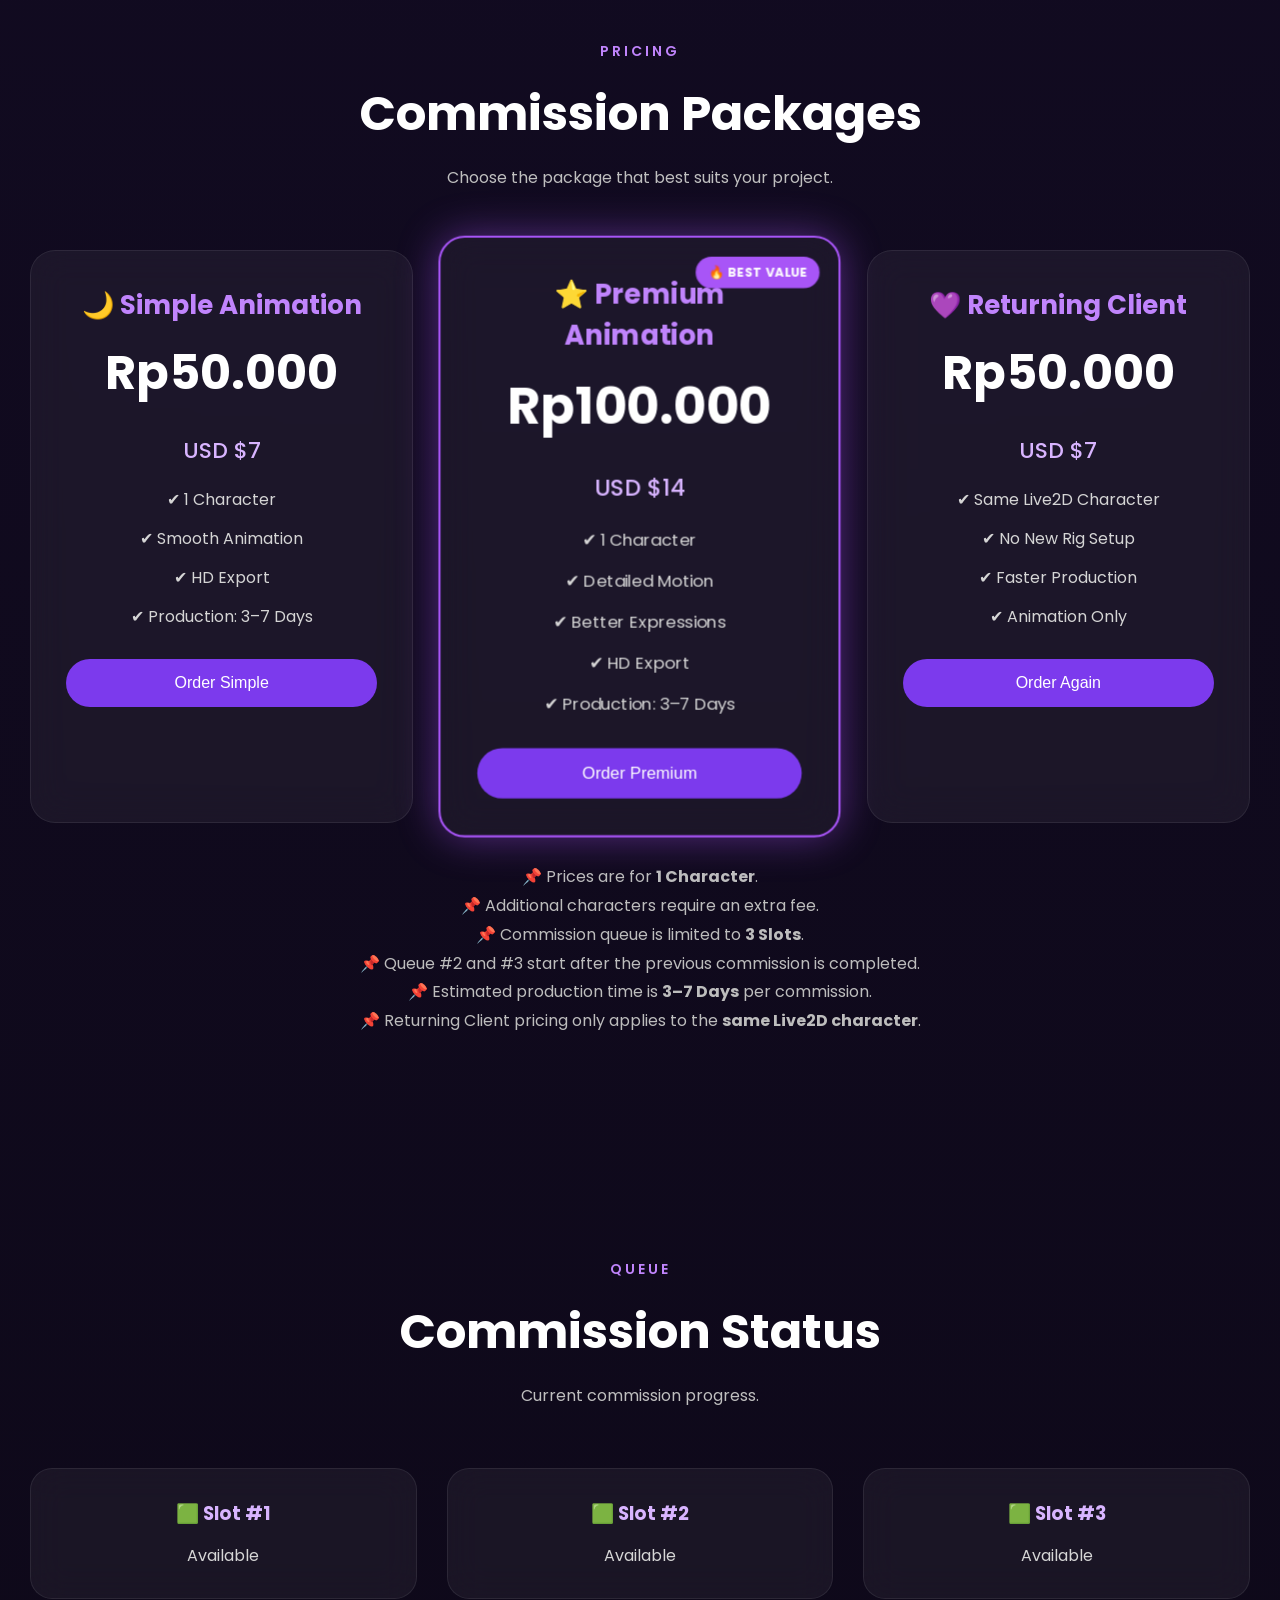
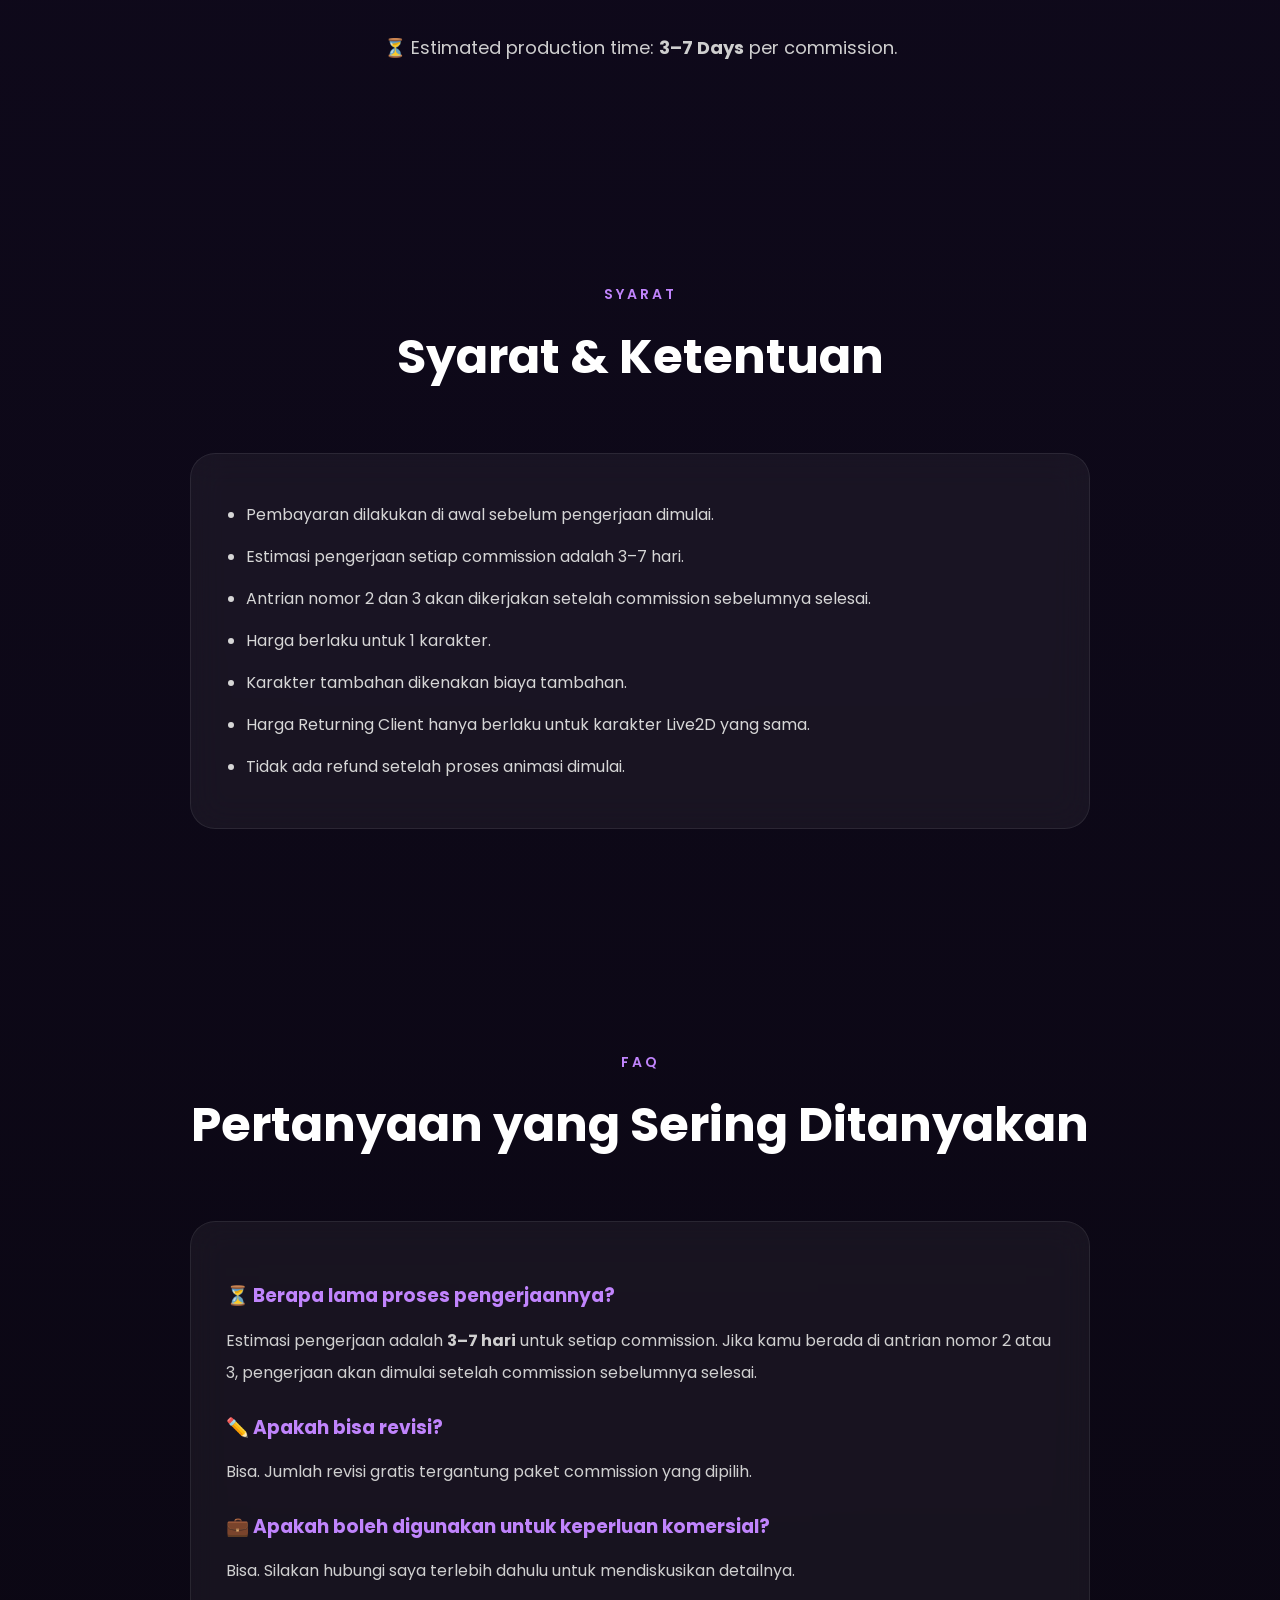
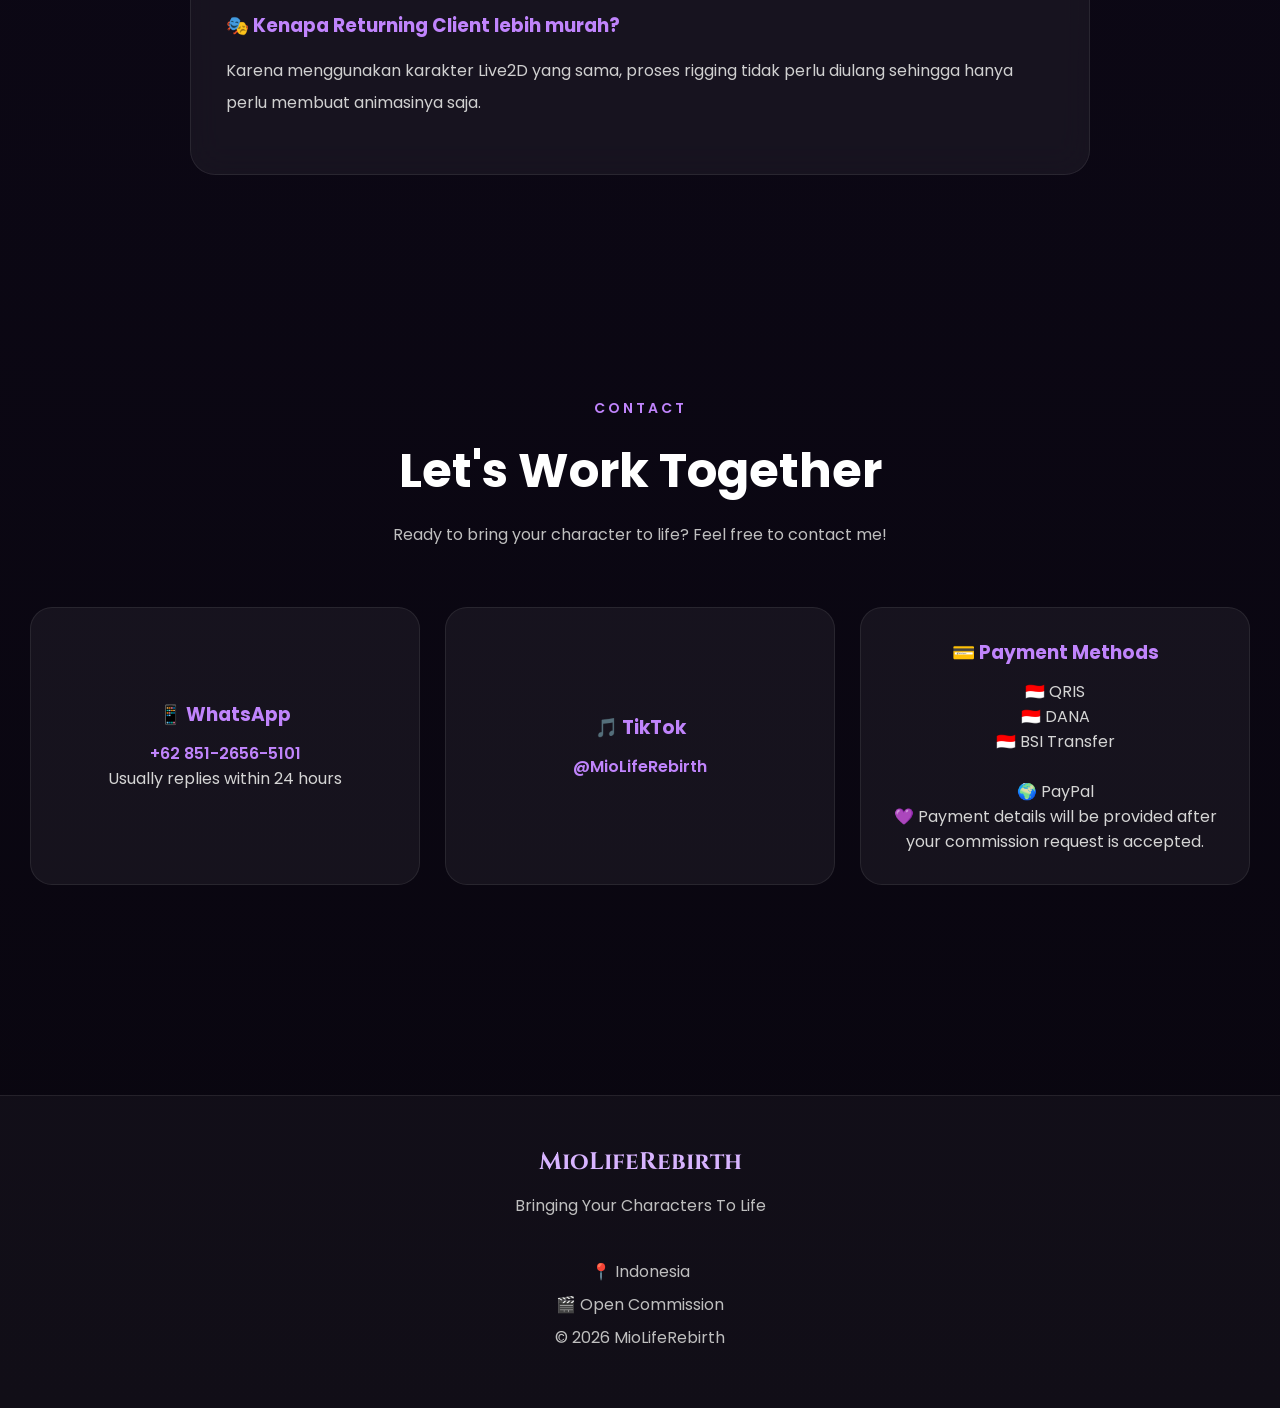
==== commit c896871a: "Fix filename case" ====
--- a/index.html
+++ b/index.html
@@ -184,7 +184,7 @@
             poster="assets/profile.png">
 
             <source
-                src="assets/temp1"
+                src="assets/video1"
                 type="video/mp4">
 
         </video>
@@ -216,7 +216,7 @@
             <video controls>
 
                 <source
-                    src="assets/temp1"
+                    src="assets/video1"
                     type="video/mp4">
 
             </video>
@@ -244,7 +244,7 @@
             <video controls>
 
                 <source
-                    src="assets/temp2"
+                    src="assets/video2"
                     type="video/mp4">
 
             </video>
@@ -272,7 +272,7 @@
             <video controls>
 
                 <source
-                    src="assets/temp3"
+                    src="assets/video3"
                     type="video/mp4">
 
             </video>
@@ -300,7 +300,7 @@
             <video controls>
 
                 <source
-                    src="assets/temp4"
+                    src="assets/video4"
                     type="video/mp4">
 
             </video>
